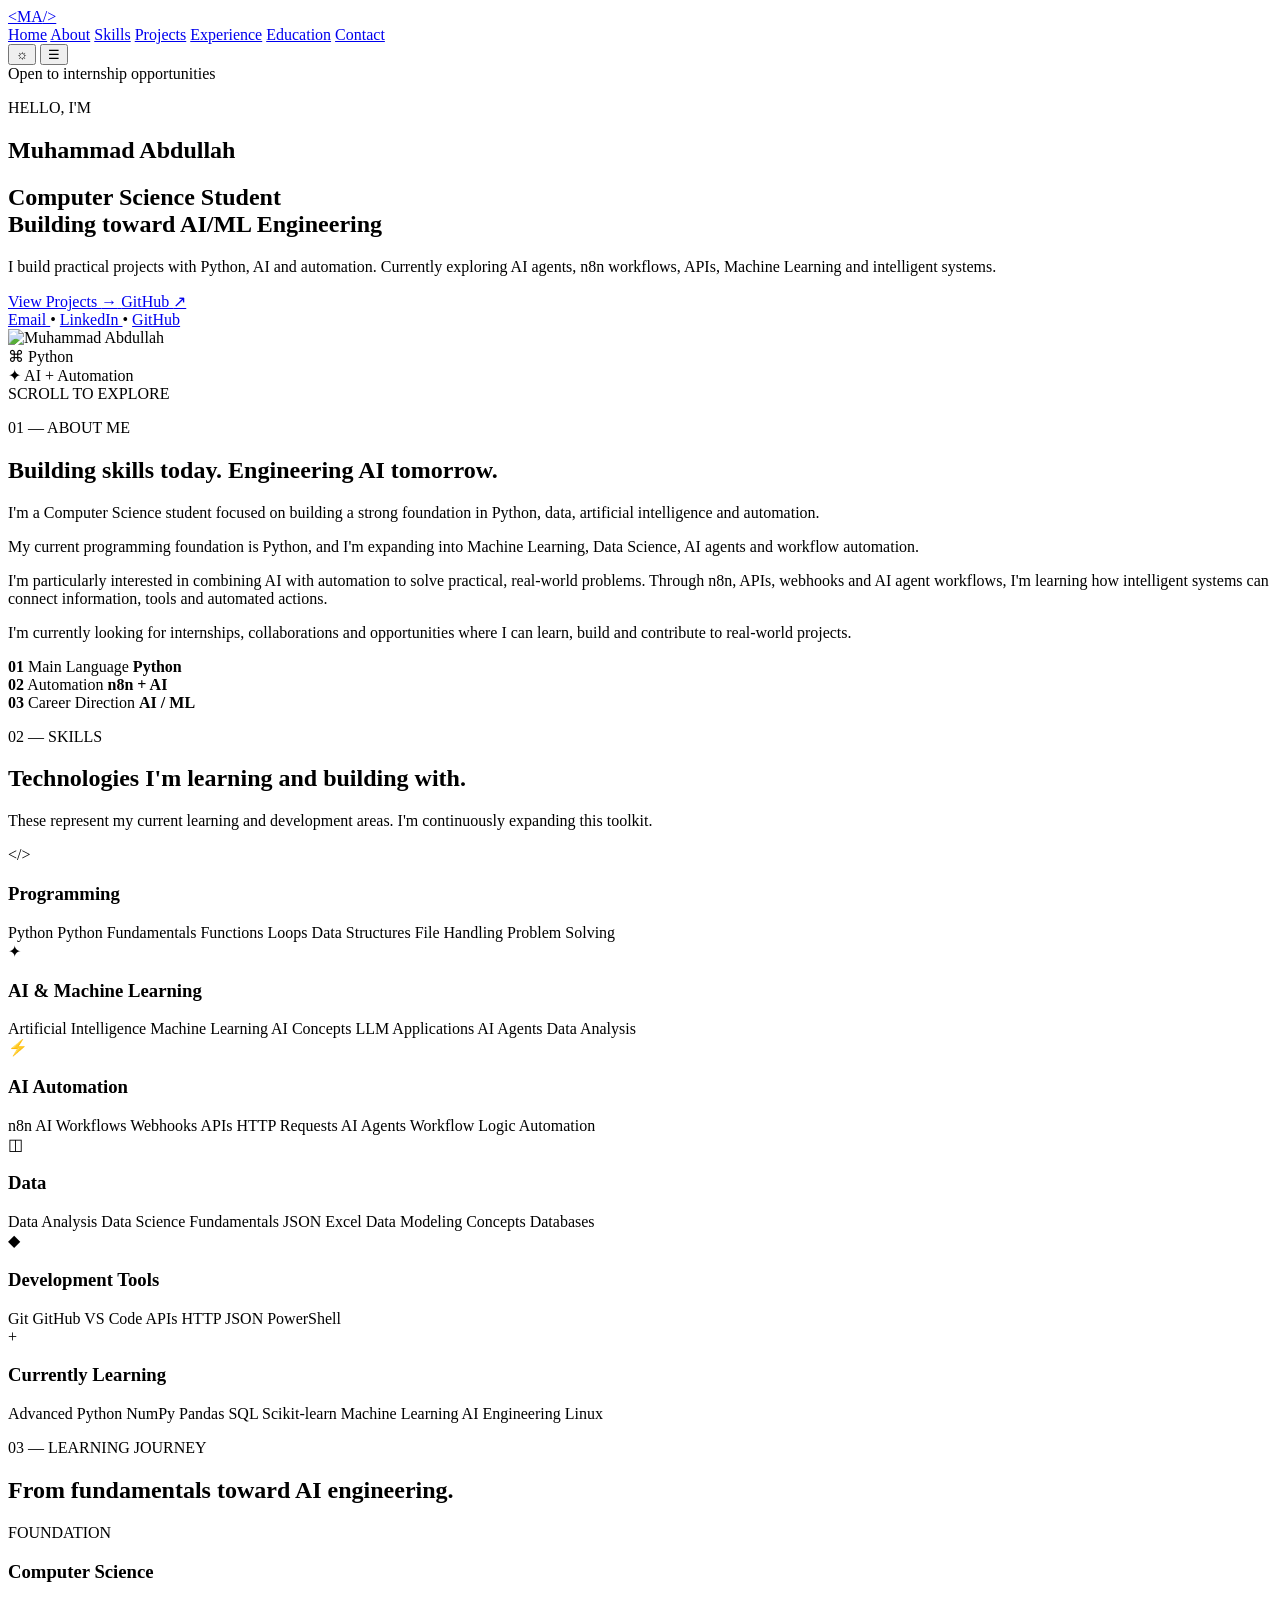
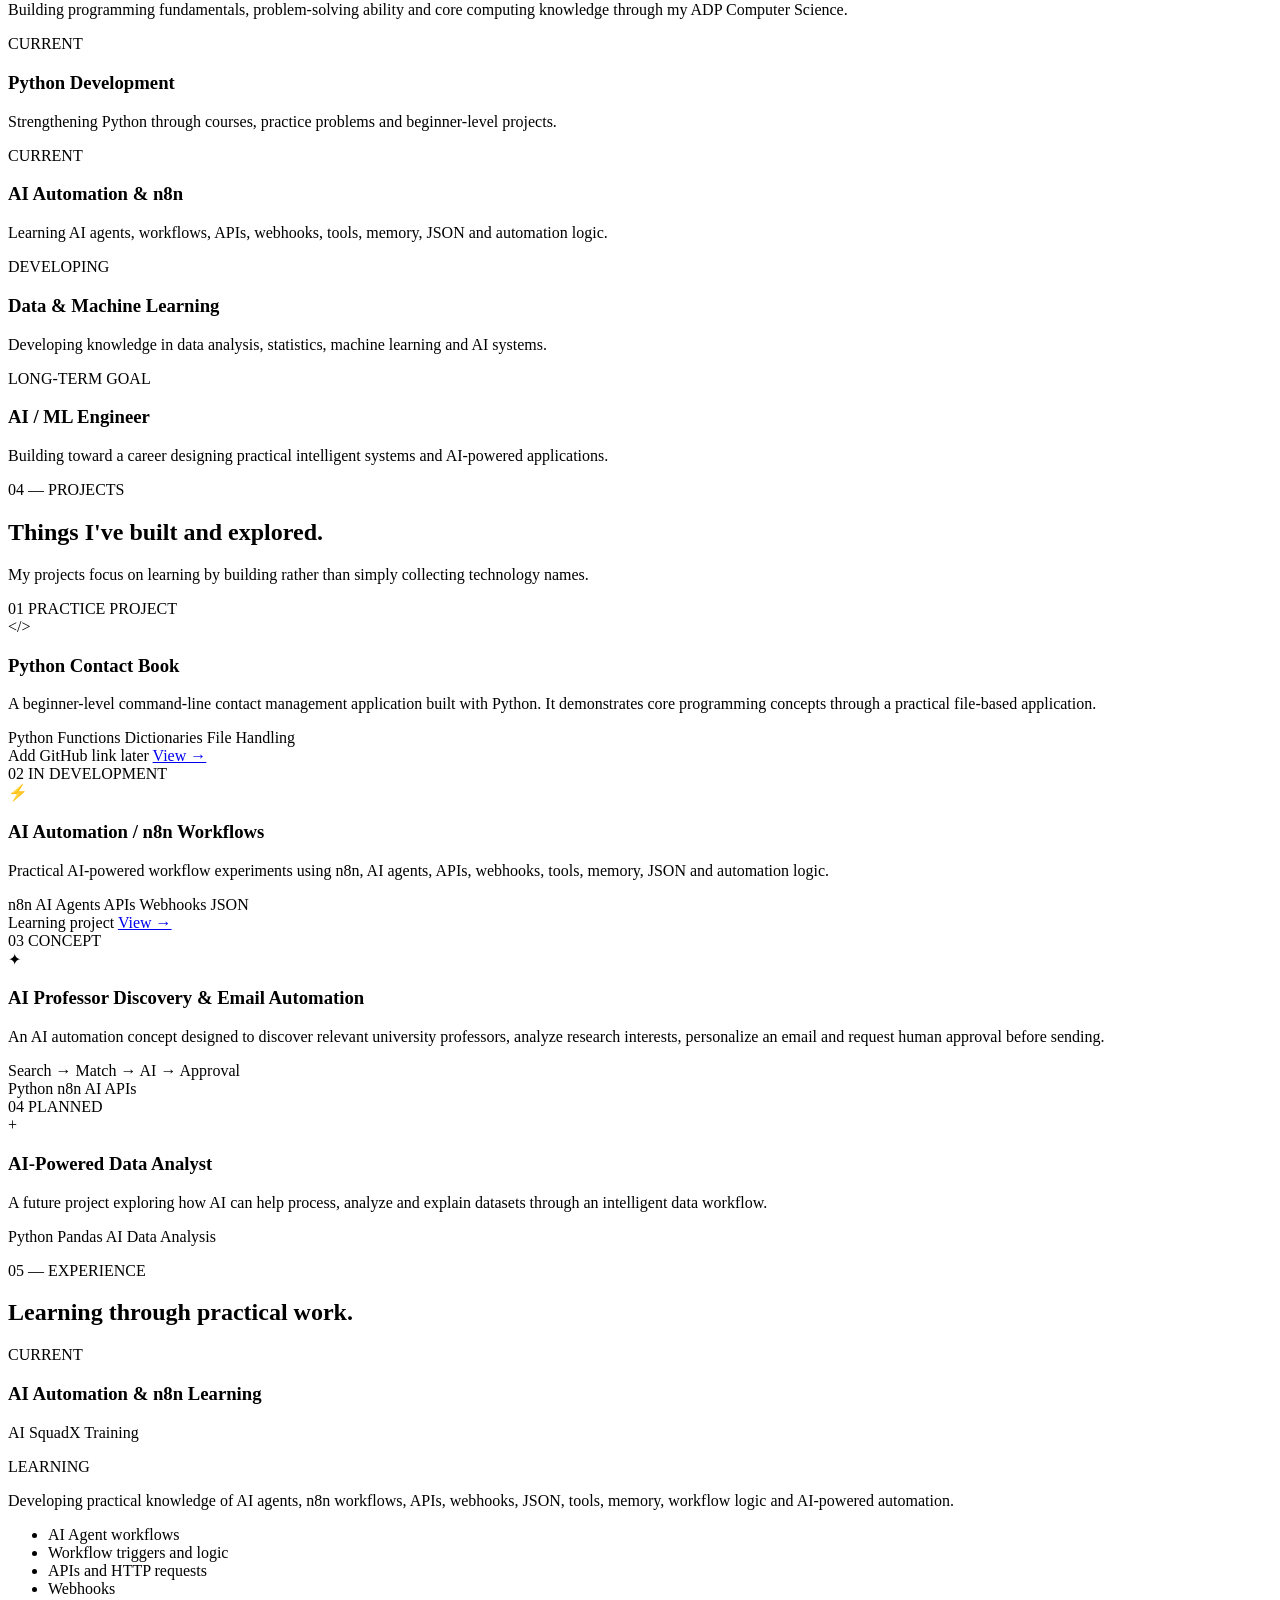
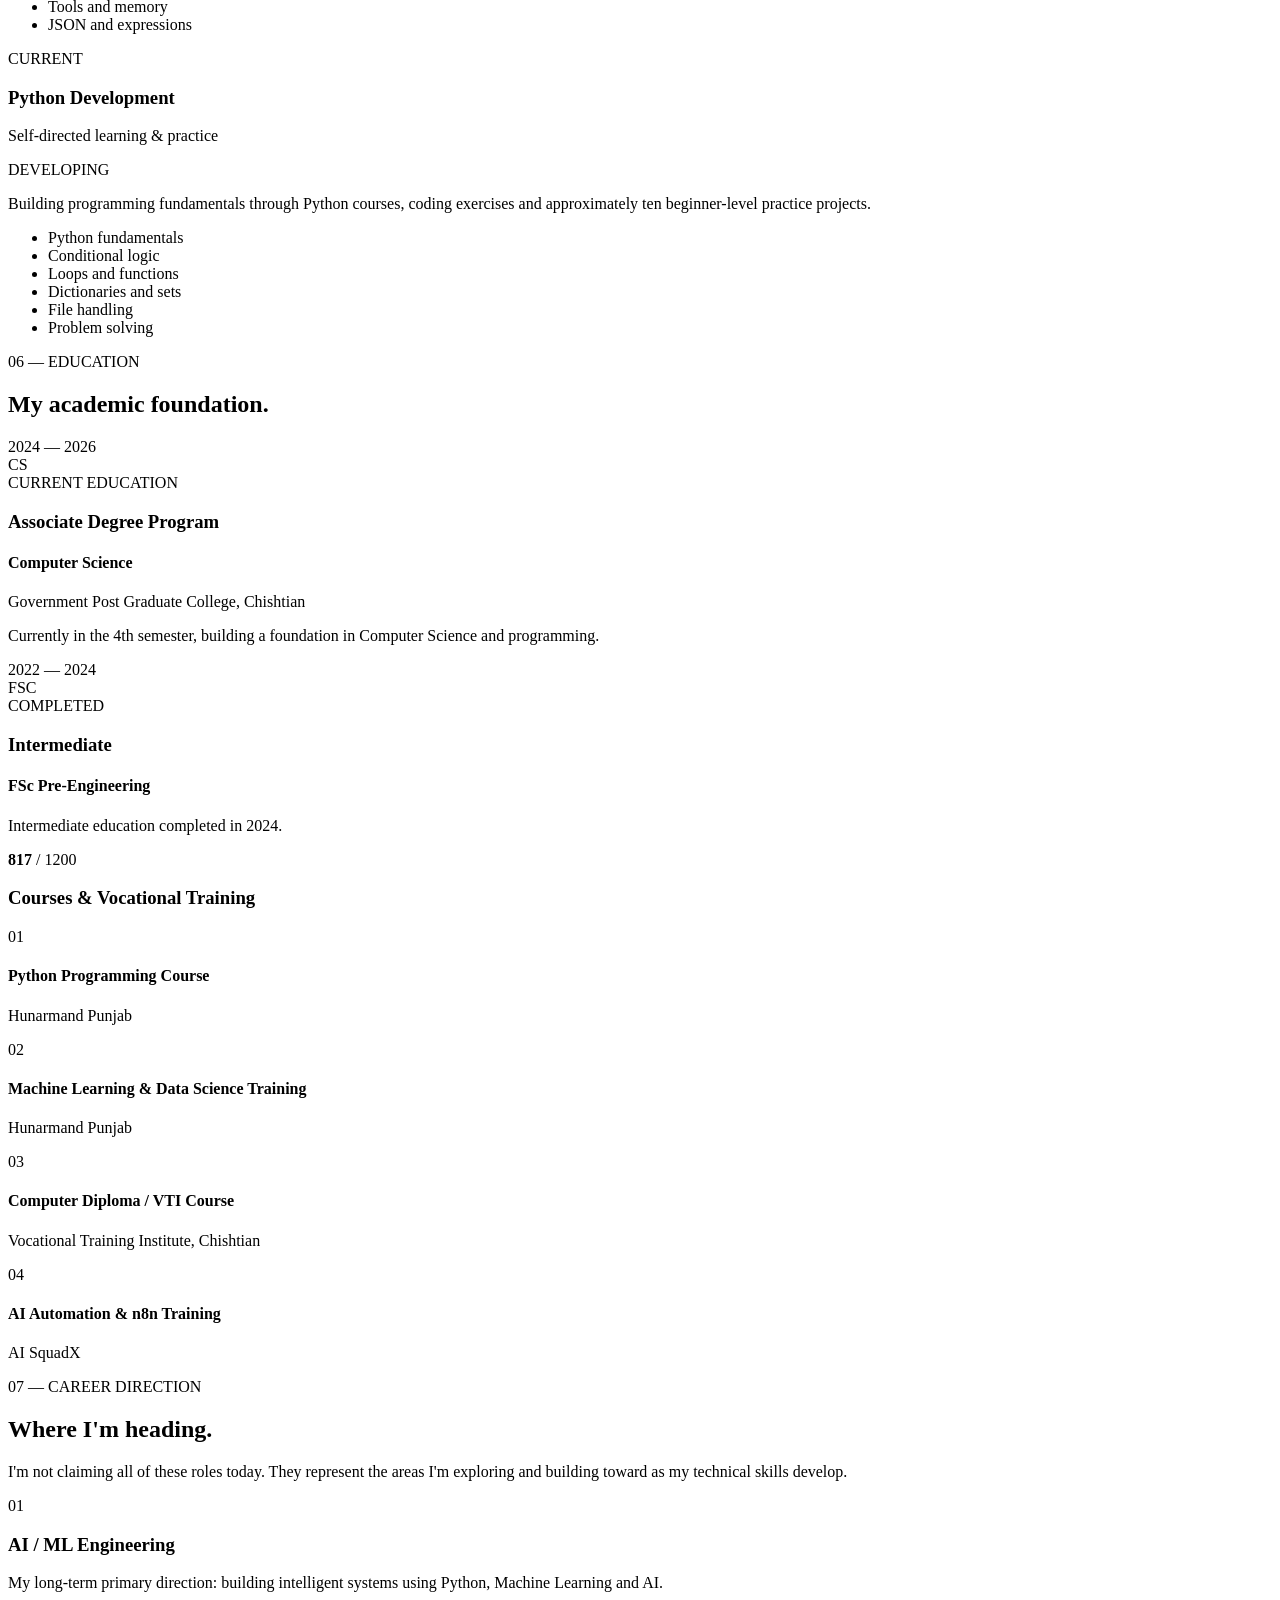
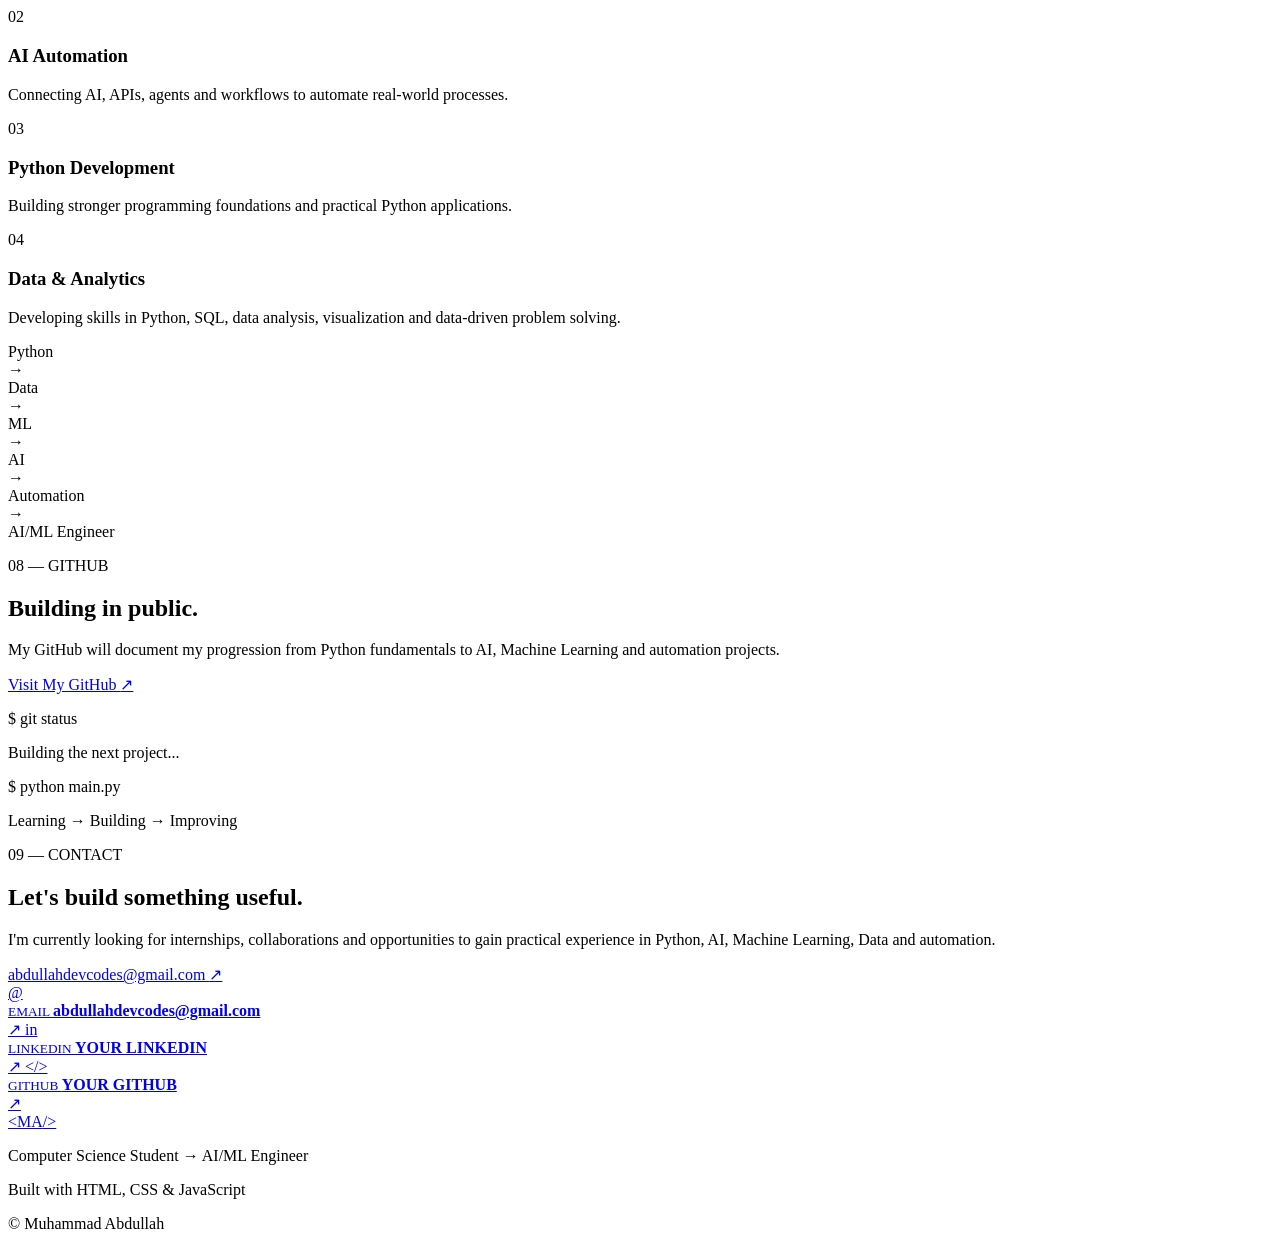
==== index.html @ 9335742b "Rename portfolio/index.html to index.html" ====
<!DOCTYPE html>
<html lang="en">
<head>
    <meta charset="UTF-8">

    <meta name="viewport" content="width=device-width, initial-scale=1.0">

    <meta name="description"
        content="Muhammad Abdullah — Computer Science student building practical skills in Python, AI, Machine Learning and AI Automation.">

    <meta name="keywords"
        content="Muhammad Abdullah, Python Developer, AI Automation, Machine Learning, AI Engineer, n8n, Python, GitHub">

    <meta name="author" content="Muhammad Abdullah">

    <meta name="theme-color" content="#0a0a0a">

    <title>Muhammad Abdullah | Python • AI • Automation</title>

    <link rel="stylesheet" href="style.css">

    <!-- Google Fonts -->
    <link rel="preconnect" href="https://fonts.googleapis.com">
    <link rel="preconnect" href="https://fonts.gstatic.com" crossorigin>
    <link
        href="https://fonts.googleapis.com/css2?family=Inter:wght@400;500;600;700;800&family=JetBrains+Mono:wght@400;500;600&display=swap"
        rel="stylesheet">
</head>

<body>

    <!-- ================= NAVIGATION ================= -->

    <header class="navbar">

        <div class="nav-container">

            <a href="#home" class="logo">
                <span>&lt;</span>MA<span>/&gt;</span>
            </a>

            <nav class="nav-links" id="navLinks">

                <a href="#home" class="nav-link active">Home</a>
                <a href="#about" class="nav-link">About</a>
                <a href="#skills" class="nav-link">Skills</a>
                <a href="#projects" class="nav-link">Projects</a>
                <a href="#experience" class="nav-link">Experience</a>
                <a href="#education" class="nav-link">Education</a>
                <a href="#contact" class="nav-link">Contact</a>

            </nav>

            <div class="nav-actions">

                <button
                    class="theme-button"
                    id="themeButton"
                    aria-label="Toggle theme">
                    ☼
                </button>

                <button
                    class="menu-button"
                    id="menuButton"
                    aria-label="Open navigation menu">
                    ☰
                </button>

            </div>

        </div>

    </header>


    <main>

        <!-- ================= HERO ================= -->

        <section class="hero section" id="home">

            <div class="hero-container">

                <div class="hero-content">

                    <div class="status-badge">
                        <span class="status-dot"></span>
                        Open to internship opportunities
                    </div>

                    <p class="hero-small">
                        HELLO, I'M
                    </p>

                    <h1>
                        Muhammad
                        <span>Abdullah</span>
                    </h1>

                    <h2>
                        Computer Science Student
                        <br>
                        <span class="typing-text" id="typingText">
                            Building toward AI/ML Engineering
                        </span>
                    </h2>

                    <p class="hero-description">
                        I build practical projects with Python, AI and automation.
                        Currently exploring AI agents, n8n workflows, APIs,
                        Machine Learning and intelligent systems.
                    </p>

                    <div class="hero-buttons">

                        <a href="#projects" class="button button-primary">
                            View Projects
                            <span>→</span>
                        </a>

                        <a
                            href="YOUR_GITHUB_URL"
                            target="_blank"
                            rel="noopener noreferrer"
                            class="button button-secondary">
                            GitHub
                            <span>↗</span>
                        </a>

                    </div>

                    <div class="hero-socials">

                        <a
                            href="mailto:abdullahdevcodes@gmail.com"
                            aria-label="Email">
                            Email
                        </a>

                        <span>•</span>

                        <a
                            href="YOUR_LINKEDIN_URL"
                            target="_blank"
                            rel="noopener noreferrer">
                            LinkedIn
                        </a>

                        <span>•</span>

                        <a
                            href="YOUR_GITHUB_URL"
                            target="_blank"
                            rel="noopener noreferrer">
                            GitHub
                        </a>

                    </div>

                </div>


                <!-- PROFILE IMAGE -->

                <div class="hero-image-wrapper">

                    <div class="image-glow"></div>

                    <div class="image-frame">

                        <img
                            src="profile.JPG"
                            alt="Muhammad Abdullah"
                            class="profile-image">

                    </div>

                    <div class="floating-card card-python">
                        <span>⌘</span>
                        Python
                    </div>

                    <div class="floating-card card-ai">
                        <span>✦</span>
                        AI + Automation
                    </div>

                </div>

            </div>


            <div class="scroll-indicator">
                <span>SCROLL TO EXPLORE</span>
                <div class="scroll-line"></div>
            </div>

        </section>


        <!-- ================= ABOUT ================= -->

        <section class="section about-section" id="about">

            <div class="section-container">

                <div class="section-heading">

                    <p class="section-number">01 — ABOUT ME</p>

                    <h2>
                        Building skills today.
                        <span>Engineering AI tomorrow.</span>
                    </h2>

                </div>


                <div class="about-grid">

                    <div class="about-main">

                        <p class="large-text">
                            I'm a Computer Science student focused on building
                            a strong foundation in Python, data, artificial
                            intelligence and automation.
                        </p>

                        <p>
                            My current programming foundation is Python, and
                            I'm expanding into Machine Learning, Data Science,
                            AI agents and workflow automation.
                        </p>

                        <p>
                            I'm particularly interested in combining AI with
                            automation to solve practical, real-world problems.
                            Through n8n, APIs, webhooks and AI agent workflows,
                            I'm learning how intelligent systems can connect
                            information, tools and automated actions.
                        </p>

                        <p>
                            I'm currently looking for internships,
                            collaborations and opportunities where I can learn,
                            build and contribute to real-world projects.
                        </p>

                    </div>


                    <div class="about-stats">

                        <div class="stat-card">

                            <strong>01</strong>

                            <span>
                                Main Language
                            </span>

                            <b>Python</b>

                        </div>

                        <div class="stat-card">

                            <strong>02</strong>

                            <span>
                                Automation
                            </span>

                            <b>n8n + AI</b>

                        </div>

                        <div class="stat-card">

                            <strong>03</strong>

                            <span>
                                Career Direction
                            </span>

                            <b>AI / ML</b>

                        </div>

                    </div>

                </div>

            </div>

        </section>


        <!-- ================= SKILLS ================= -->

        <section class="section skills-section" id="skills">

            <div class="section-container">

                <div class="section-heading">

                    <p class="section-number">02 — SKILLS</p>

                    <h2>
                        Technologies I'm
                        <span>learning and building with.</span>
                    </h2>

                    <p class="section-intro">
                        These represent my current learning and development
                        areas. I'm continuously expanding this toolkit.
                    </p>

                </div>


                <div class="skills-grid">

                    <!-- Programming -->

                    <div class="skill-card">

                        <div class="skill-icon">
                            &lt;/&gt;
                        </div>

                        <h3>Programming</h3>

                        <div class="skill-tags">

                            <span>Python</span>
                            <span>Python Fundamentals</span>
                            <span>Functions</span>
                            <span>Loops</span>
                            <span>Data Structures</span>
                            <span>File Handling</span>
                            <span>Problem Solving</span>

                        </div>

                    </div>


                    <!-- AI / ML -->

                    <div class="skill-card">

                        <div class="skill-icon">
                            ✦
                        </div>

                        <h3>AI & Machine Learning</h3>

                        <div class="skill-tags">

                            <span>Artificial Intelligence</span>
                            <span>Machine Learning</span>
                            <span>AI Concepts</span>
                            <span>LLM Applications</span>
                            <span>AI Agents</span>
                            <span>Data Analysis</span>

                        </div>

                    </div>


                    <!-- Automation -->

                    <div class="skill-card featured-skill">

                        <div class="skill-icon">
                            ⚡
                        </div>

                        <h3>AI Automation</h3>

                        <div class="skill-tags">

                            <span>n8n</span>
                            <span>AI Workflows</span>
                            <span>Webhooks</span>
                            <span>APIs</span>
                            <span>HTTP Requests</span>
                            <span>AI Agents</span>
                            <span>Workflow Logic</span>
                            <span>Automation</span>

                        </div>

                    </div>


                    <!-- Data -->

                    <div class="skill-card">

                        <div class="skill-icon">
                            ◫
                        </div>

                        <h3>Data</h3>

                        <div class="skill-tags">

                            <span>Data Analysis</span>
                            <span>Data Science Fundamentals</span>
                            <span>JSON</span>
                            <span>Excel</span>
                            <span>Data Modeling Concepts</span>
                            <span>Databases</span>

                        </div>

                    </div>


                    <!-- Development -->

                    <div class="skill-card">

                        <div class="skill-icon">
                            ◆
                        </div>

                        <h3>Development Tools</h3>

                        <div class="skill-tags">

                            <span>Git</span>
                            <span>GitHub</span>
                            <span>VS Code</span>
                            <span>APIs</span>
                            <span>HTTP</span>
                            <span>JSON</span>
                            <span>PowerShell</span>

                        </div>

                    </div>


                    <!-- Currently Learning -->

                    <div class="skill-card learning-card">

                        <div class="skill-icon">
                            +
                        </div>

                        <h3>Currently Learning</h3>

                        <div class="skill-tags">

                            <span>Advanced Python</span>
                            <span>NumPy</span>
                            <span>Pandas</span>
                            <span>SQL</span>
                            <span>Scikit-learn</span>
                            <span>Machine Learning</span>
                            <span>AI Engineering</span>
                            <span>Linux</span>

                        </div>

                    </div>

                </div>

            </div>

        </section>


        <!-- ================= LEARNING JOURNEY ================= -->

        <section class="section journey-section" id="journey">

            <div class="section-container">

                <div class="section-heading">

                    <p class="section-number">03 — LEARNING JOURNEY</p>

                    <h2>
                        From fundamentals
                        <span>toward AI engineering.</span>
                    </h2>

                </div>


                <div class="journey">

                    <div class="journey-line"></div>


                    <div class="journey-item">

                        <div class="journey-dot"></div>

                        <div class="journey-content">

                            <span class="journey-label">
                                FOUNDATION
                            </span>

                            <h3>Computer Science</h3>

                            <p>
                                Building programming fundamentals,
                                problem-solving ability and core computing
                                knowledge through my ADP Computer Science.
                            </p>

                        </div>

                    </div>


                    <div class="journey-item">

                        <div class="journey-dot"></div>

                        <div class="journey-content">

                            <span class="journey-label">
                                CURRENT
                            </span>

                            <h3>Python Development</h3>

                            <p>
                                Strengthening Python through courses,
                                practice problems and beginner-level projects.
                            </p>

                        </div>

                    </div>


                    <div class="journey-item">

                        <div class="journey-dot"></div>

                        <div class="journey-content">

                            <span class="journey-label">
                                CURRENT
                            </span>

                            <h3>AI Automation & n8n</h3>

                            <p>
                                Learning AI agents, workflows, APIs, webhooks,
                                tools, memory, JSON and automation logic.
                            </p>

                        </div>

                    </div>


                    <div class="journey-item">

                        <div class="journey-dot"></div>

                        <div class="journey-content">

                            <span class="journey-label">
                                DEVELOPING
                            </span>

                            <h3>Data & Machine Learning</h3>

                            <p>
                                Developing knowledge in data analysis,
                                statistics, machine learning and AI systems.
                            </p>

                        </div>

                    </div>


                    <div class="journey-item future">

                        <div class="journey-dot"></div>

                        <div class="journey-content">

                            <span class="journey-label">
                                LONG-TERM GOAL
                            </span>

                            <h3>AI / ML Engineer</h3>

                            <p>
                                Building toward a career designing practical
                                intelligent systems and AI-powered applications.
                            </p>

                        </div>

                    </div>

                </div>

            </div>

        </section>


        <!-- ================= PROJECTS ================= -->

        <section class="section projects-section" id="projects">

            <div class="section-container">

                <div class="section-heading">

                    <p class="section-number">04 — PROJECTS</p>

                    <h2>
                        Things I've
                        <span>built and explored.</span>
                    </h2>

                    <p class="section-intro">
                        My projects focus on learning by building rather than
                        simply collecting technology names.
                    </p>

                </div>


                <div class="projects-grid">


                    <!-- Python Project -->

                    <article class="project-card">

                        <div class="project-top">

                            <span class="project-number">
                                01
                            </span>

                            <span class="project-status completed">
                                PRACTICE PROJECT
                            </span>

                        </div>

                        <div class="project-icon">
                            &lt;/&gt;
                        </div>

                        <h3>
                            Python Contact Book
                        </h3>

                        <p>
                            A beginner-level command-line contact management
                            application built with Python. It demonstrates
                            core programming concepts through a practical
                            file-based application.
                        </p>

                        <div class="project-tech">

                            <span>Python</span>
                            <span>Functions</span>
                            <span>Dictionaries</span>
                            <span>File Handling</span>

                        </div>

                        <div class="project-footer">

                            <span>
                                Add GitHub link later
                            </span>

                            <a
                                href="PROJECT_LINK"
                                target="_blank"
                                rel="noopener noreferrer">
                                View →
                            </a>

                        </div>

                    </article>


                    <!-- n8n -->

                    <article class="project-card featured-project">

                        <div class="project-top">

                            <span class="project-number">
                                02
                            </span>

                            <span class="project-status developing">
                                IN DEVELOPMENT
                            </span>

                        </div>

                        <div class="project-icon">
                            ⚡
                        </div>

                        <h3>
                            AI Automation / n8n Workflows
                        </h3>

                        <p>
                            Practical AI-powered workflow experiments using
                            n8n, AI agents, APIs, webhooks, tools, memory,
                            JSON and automation logic.
                        </p>

                        <div class="project-tech">

                            <span>n8n</span>
                            <span>AI Agents</span>
                            <span>APIs</span>
                            <span>Webhooks</span>
                            <span>JSON</span>

                        </div>

                        <div class="project-footer">

                            <span>
                                Learning project
                            </span>

                            <a
                                href="PROJECT_LINK"
                                target="_blank"
                                rel="noopener noreferrer">
                                View →
                            </a>

                        </div>

                    </article>


                    <!-- Professor Automation -->

                    <article class="project-card">

                        <div class="project-top">

                            <span class="project-number">
                                03
                            </span>

                            <span class="project-status concept">
                                CONCEPT
                            </span>

                        </div>

                        <div class="project-icon">
                            ✦
                        </div>

                        <h3>
                            AI Professor Discovery & Email Automation
                        </h3>

                        <p>
                            An AI automation concept designed to discover
                            relevant university professors, analyze research
                            interests, personalize an email and request
                            human approval before sending.
                        </p>

                        <div class="workflow">

                            <span>Search</span>
                            <b>→</b>
                            <span>Match</span>
                            <b>→</b>
                            <span>AI</span>
                            <b>→</b>
                            <span>Approval</span>

                        </div>

                        <div class="project-tech">

                            <span>Python</span>
                            <span>n8n</span>
                            <span>AI</span>
                            <span>APIs</span>

                        </div>

                    </article>


                    <!-- Future -->

                    <article class="project-card future-project">

                        <div class="project-top">

                            <span class="project-number">
                                04
                            </span>

                            <span class="project-status planned">
                                PLANNED
                            </span>

                        </div>

                        <div class="project-icon">
                            +
                        </div>

                        <h3>
                            AI-Powered Data Analyst
                        </h3>

                        <p>
                            A future project exploring how AI can help process,
                            analyze and explain datasets through an intelligent
                            data workflow.
                        </p>

                        <div class="project-tech">

                            <span>Python</span>
                            <span>Pandas</span>
                            <span>AI</span>
                            <span>Data Analysis</span>

                        </div>

                    </article>


                </div>

            </div>

        </section>


        <!-- ================= EXPERIENCE ================= -->

        <section class="section experience-section" id="experience">

            <div class="section-container">

                <div class="section-heading">

                    <p class="section-number">05 — EXPERIENCE</p>

                    <h2>
                        Learning through
                        <span>practical work.</span>
                    </h2>

                </div>


                <div class="experience-card">

                    <div class="experience-date">
                        CURRENT
                    </div>

                    <div class="experience-content">

                        <div class="experience-title">

                            <div>

                                <h3>
                                    AI Automation & n8n Learning
                                </h3>

                                <p>
                                    AI SquadX Training
                                </p>

                            </div>

                            <span class="experience-badge">
                                LEARNING
                            </span>

                        </div>

                        <p>
                            Developing practical knowledge of AI agents,
                            n8n workflows, APIs, webhooks, JSON, tools,
                            memory, workflow logic and AI-powered automation.
                        </p>

                        <ul>

                            <li>AI Agent workflows</li>
                            <li>Workflow triggers and logic</li>
                            <li>APIs and HTTP requests</li>
                            <li>Webhooks</li>
                            <li>Tools and memory</li>
                            <li>JSON and expressions</li>

                        </ul>

                    </div>

                </div>


                <div class="experience-card">

                    <div class="experience-date">
                        CURRENT
                    </div>

                    <div class="experience-content">

                        <div class="experience-title">

                            <div>

                                <h3>
                                    Python Development
                                </h3>

                                <p>
                                    Self-directed learning & practice
                                </p>

                            </div>

                            <span class="experience-badge">
                                DEVELOPING
                            </span>

                        </div>

                        <p>
                            Building programming fundamentals through Python
                            courses, coding exercises and approximately ten
                            beginner-level practice projects.
                        </p>

                        <ul>

                            <li>Python fundamentals</li>
                            <li>Conditional logic</li>
                            <li>Loops and functions</li>
                            <li>Dictionaries and sets</li>
                            <li>File handling</li>
                            <li>Problem solving</li>

                        </ul>

                    </div>

                </div>


            </div>

        </section>


        <!-- ================= EDUCATION ================= -->

        <section class="section education-section" id="education">

            <div class="section-container">

                <div class="section-heading">

                    <p class="section-number">06 — EDUCATION</p>

                    <h2>
                        My academic
                        <span>foundation.</span>
                    </h2>

                </div>


                <div class="education-grid">


                    <div class="education-card main-education">

                        <div class="education-year">
                            2024 — 2026
                        </div>

                        <div class="education-icon">
                            CS
                        </div>

                        <span class="education-label">
                            CURRENT EDUCATION
                        </span>

                        <h3>
                            Associate Degree Program
                        </h3>

                        <h4>
                            Computer Science
                        </h4>

                        <p>
                            Government Post Graduate College, Chishtian
                        </p>

                        <p class="education-detail">
                            Currently in the 4th semester, building a
                            foundation in Computer Science and programming.
                        </p>

                    </div>


                    <div class="education-card">

                        <div class="education-year">
                            2022 — 2024
                        </div>

                        <div class="education-icon">
                            FSC
                        </div>

                        <span class="education-label">
                            COMPLETED
                        </span>

                        <h3>
                            Intermediate
                        </h3>

                        <h4>
                            FSc Pre-Engineering
                        </h4>

                        <p>
                            Intermediate education completed in 2024.
                        </p>

                        <div class="marks">
                            <strong>817</strong>
                            <span>/ 1200</span>
                        </div>

                    </div>


                </div>


                <!-- Training -->

                <div class="training-section">

                    <h3 class="subsection-title">
                        Courses & Vocational Training
                    </h3>


                    <div class="training-grid">

                        <div class="training-card">

                            <span class="training-number">
                                01
                            </span>

                            <h4>
                                Python Programming Course
                            </h4>

                            <p>
                                Hunarmand Punjab
                            </p>

                        </div>


                        <div class="training-card">

                            <span class="training-number">
                                02
                            </span>

                            <h4>
                                Machine Learning & Data Science Training
                            </h4>

                            <p>
                                Hunarmand Punjab
                            </p>

                        </div>


                        <div class="training-card">

                            <span class="training-number">
                                03
                            </span>

                            <h4>
                                Computer Diploma / VTI Course
                            </h4>

                            <p>
                                Vocational Training Institute, Chishtian
                            </p>

                        </div>


                        <div class="training-card">

                            <span class="training-number">
                                04
                            </span>

                            <h4>
                                AI Automation & n8n Training
                            </h4>

                            <p>
                                AI SquadX
                            </p>

                        </div>

                    </div>

                </div>

            </div>

        </section>


        <!-- ================= CAREER DIRECTION ================= -->

        <section class="section career-section">

            <div class="section-container">

                <div class="section-heading">

                    <p class="section-number">07 — CAREER DIRECTION</p>

                    <h2>
                        Where I'm
                        <span>heading.</span>
                    </h2>

                </div>


                <div class="career-intro">

                    <p>
                        I'm not claiming all of these roles today. They
                        represent the areas I'm exploring and building toward
                        as my technical skills develop.
                    </p>

                </div>


                <div class="career-grid">

                    <div class="career-card primary-career">

                        <span>01</span>

                        <h3>
                            AI / ML Engineering
                        </h3>

                        <p>
                            My long-term primary direction: building intelligent
                            systems using Python, Machine Learning and AI.
                        </p>

                    </div>


                    <div class="career-card">

                        <span>02</span>

                        <h3>
                            AI Automation
                        </h3>

                        <p>
                            Connecting AI, APIs, agents and workflows to
                            automate real-world processes.
                        </p>

                    </div>


                    <div class="career-card">

                        <span>03</span>

                        <h3>
                            Python Development
                        </h3>

                        <p>
                            Building stronger programming foundations and
                            practical Python applications.
                        </p>

                    </div>


                    <div class="career-card">

                        <span>04</span>

                        <h3>
                            Data & Analytics
                        </h3>

                        <p>
                            Developing skills in Python, SQL, data analysis,
                            visualization and data-driven problem solving.
                        </p>

                    </div>

                </div>


                <div class="career-path">

                    <div>Python</div>
                    <span>→</span>
                    <div>Data</div>
                    <span>→</span>
                    <div>ML</div>
                    <span>→</span>
                    <div>AI</div>
                    <span>→</span>
                    <div>Automation</div>
                    <span>→</span>
                    <div>AI/ML Engineer</div>

                </div>

            </div>

        </section>


        <!-- ================= GITHUB ================= -->

        <section class="section github-section" id="github">

            <div class="section-container">

                <div class="github-card">

                    <div class="github-content">

                        <p class="section-number">
                            08 — GITHUB
                        </p>

                        <h2>
                            Building in public.
                        </h2>

                        <p>
                            My GitHub will document my progression from Python
                            fundamentals to AI, Machine Learning and automation
                            projects.
                        </p>

                        <a
                            href="YOUR_GITHUB_URL"
                            target="_blank"
                            rel="noopener noreferrer"
                            class="button button-primary">
                            Visit My GitHub
                            <span>↗</span>
                        </a>

                    </div>


                    <div class="github-terminal">

                        <div class="terminal-header">

                            <span></span>
                            <span></span>
                            <span></span>

                        </div>

                        <div class="terminal-body">

                            <p>
                                <span class="terminal-green">
                                    $
                                </span>
                                git status
                            </p>

                            <p class="terminal-output">
                                Building the next project...
                            </p>

                            <p>
                                <span class="terminal-green">
                                    $
                                </span>
                                python main.py
                            </p>

                            <p class="terminal-output">
                                Learning → Building → Improving
                            </p>

                        </div>

                    </div>

                </div>

            </div>

        </section>


        <!-- ================= CONTACT ================= -->

        <section class="section contact-section" id="contact">

            <div class="section-container">

                <div class="contact-wrapper">

                    <div class="contact-content">

                        <p class="section-number">
                            09 — CONTACT
                        </p>

                        <h2>
                            Let's build
                            <span>something useful.</span>
                        </h2>

                        <p>
                            I'm currently looking for internships,
                            collaborations and opportunities to gain practical
                            experience in Python, AI, Machine Learning,
                            Data and automation.
                        </p>

                        <a
                            href="mailto:abdullahdevcodes@gmail.com"
                            class="email-link">
                            abdullahdevcodes@gmail.com
                            <span>↗</span>
                        </a>

                    </div>


                    <div class="contact-links">

                        <a
                            href="mailto:abdullahdevcodes@gmail.com"
                            class="contact-link">

                            <span class="contact-icon">
                                @
                            </span>

                            <div>

                                <small>
                                    EMAIL
                                </small>

                                <strong>
                                    abdullahdevcodes@gmail.com
                                </strong>

                            </div>

                            <span>↗</span>

                        </a>


                        <a
                            href="YOUR_LINKEDIN_URL"
                            target="_blank"
                            rel="noopener noreferrer"
                            class="contact-link">

                            <span class="contact-icon">
                                in
                            </span>

                            <div>

                                <small>
                                    LINKEDIN
                                </small>

                                <strong>
                                    YOUR LINKEDIN
                                </strong>

                            </div>

                            <span>↗</span>

                        </a>


                        <a
                            href="YOUR_GITHUB_URL"
                            target="_blank"
                            rel="noopener noreferrer"
                            class="contact-link">

                            <span class="contact-icon">
                                &lt;/&gt;
                            </span>

                            <div>

                                <small>
                                    GITHUB
                                </small>

                                <strong>
                                    YOUR GITHUB
                                </strong>

                            </div>

                            <span>↗</span>

                        </a>

                    </div>

                </div>

            </div>

        </section>

    </main>


    <!-- ================= FOOTER ================= -->

    <footer class="footer">

        <div class="footer-container">

            <div>

                <a href="#home" class="logo">
                    <span>&lt;</span>MA<span>/&gt;</span>
                </a>

                <p>
                    Computer Science Student → AI/ML Engineer
                </p>

            </div>


            <div class="footer-right">

                <p>
                    Built with HTML, CSS & JavaScript
                </p>

                <p>
                    © <span id="currentYear"></span>
                    Muhammad Abdullah
                </p>

            </div>

        </div>

    </footer>


    <script src="script.js"></script>

</body>
</html>
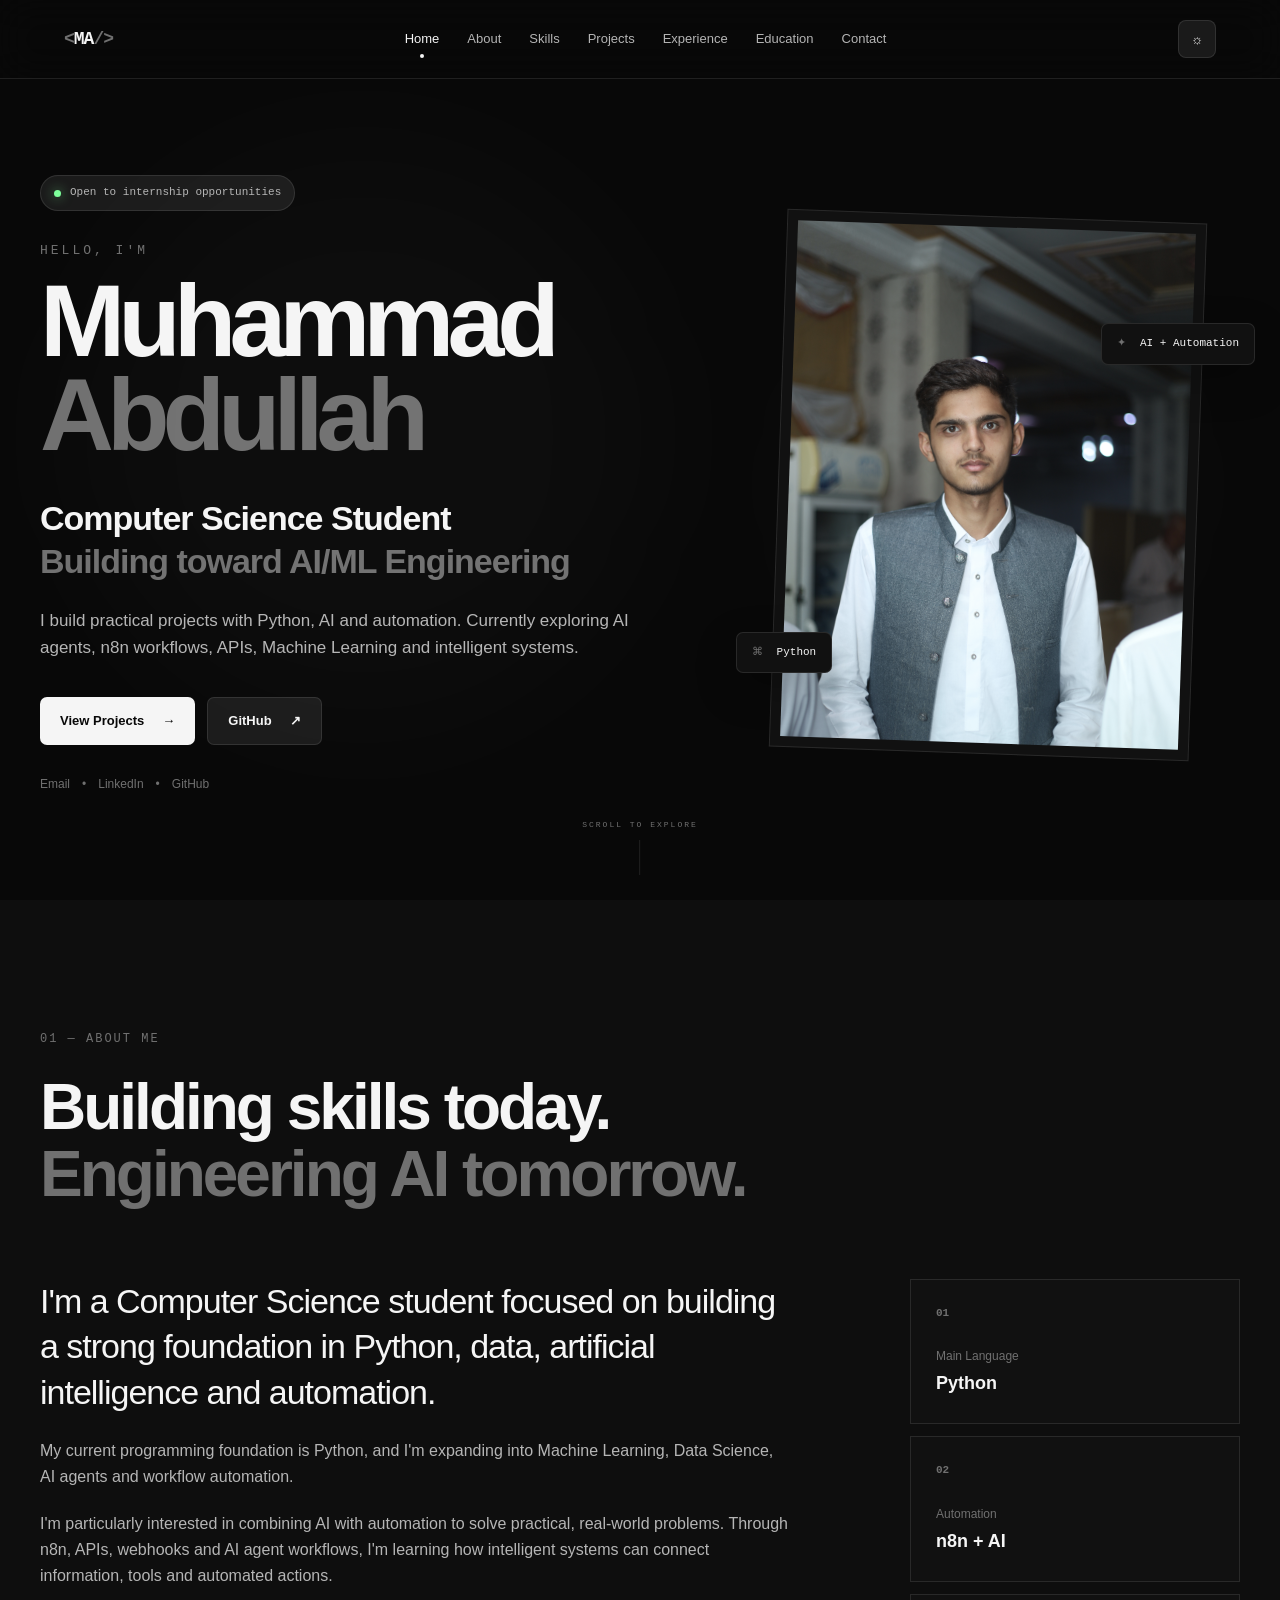
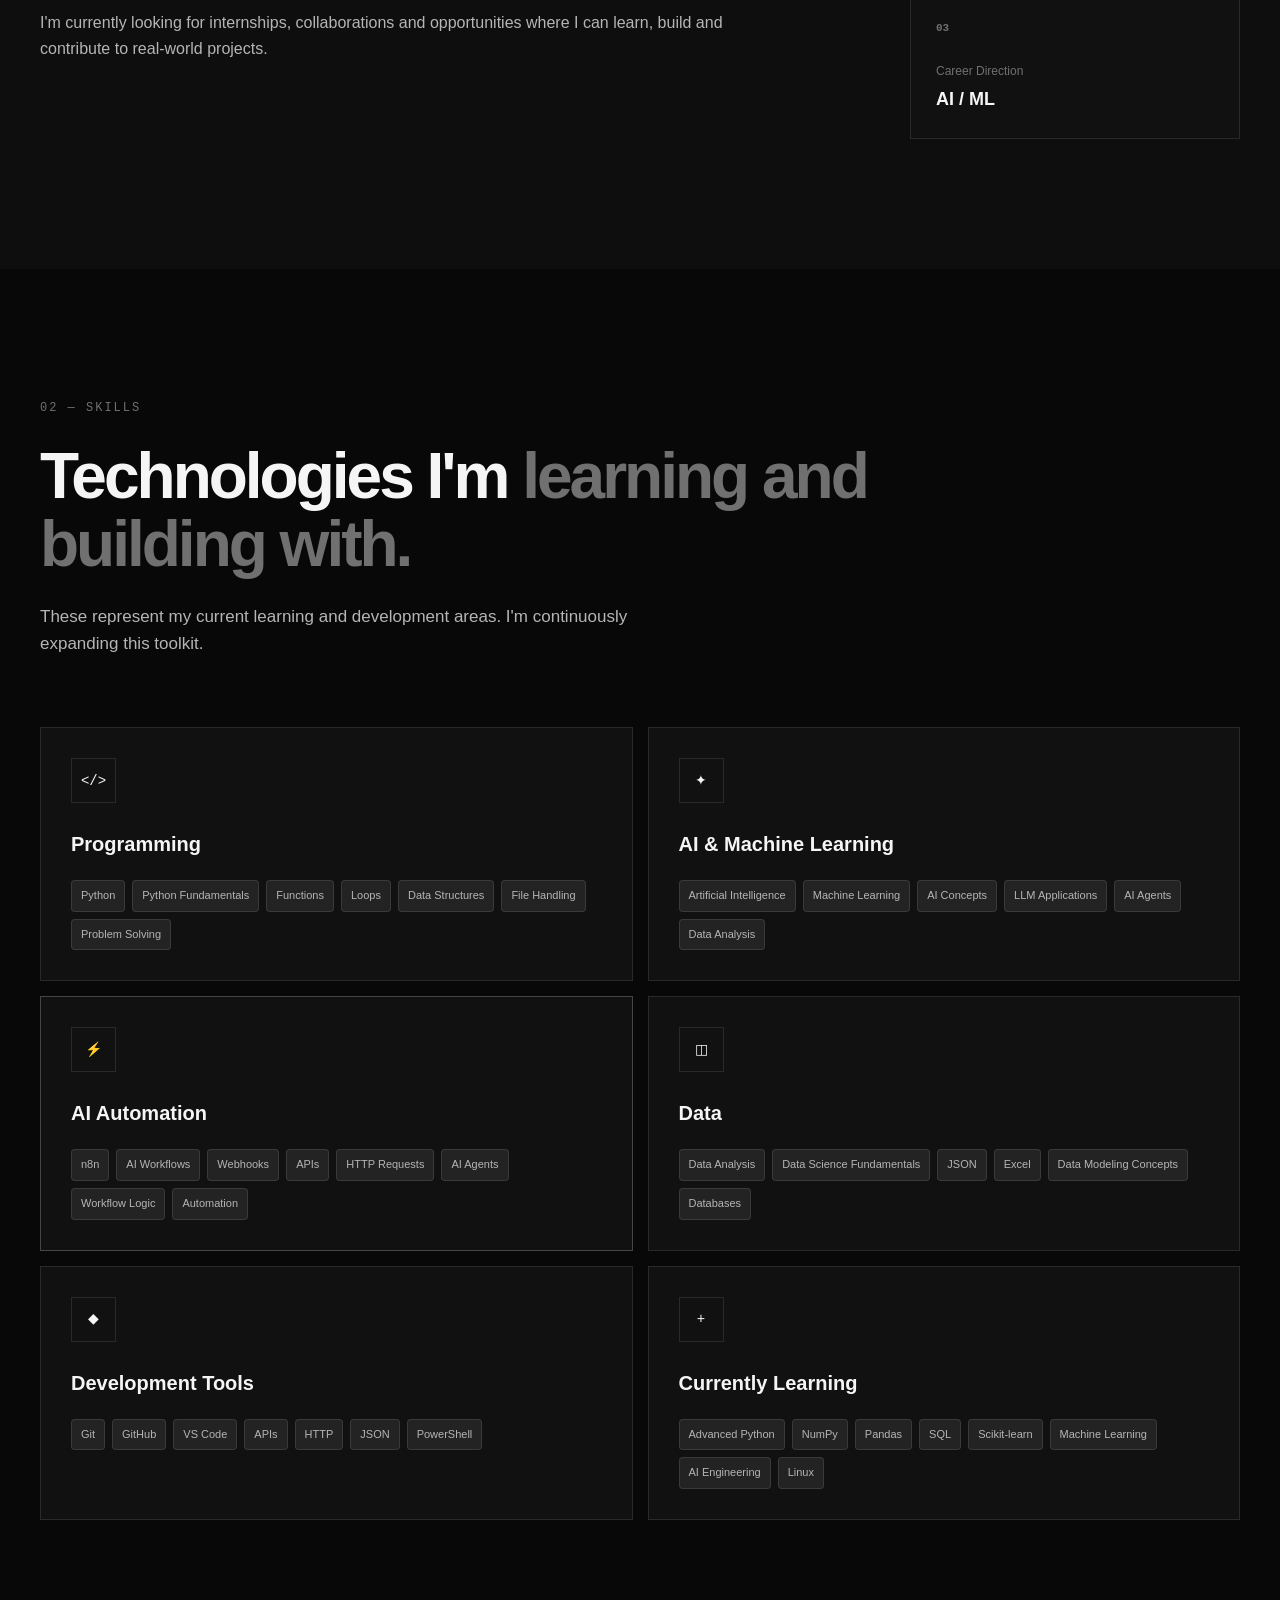
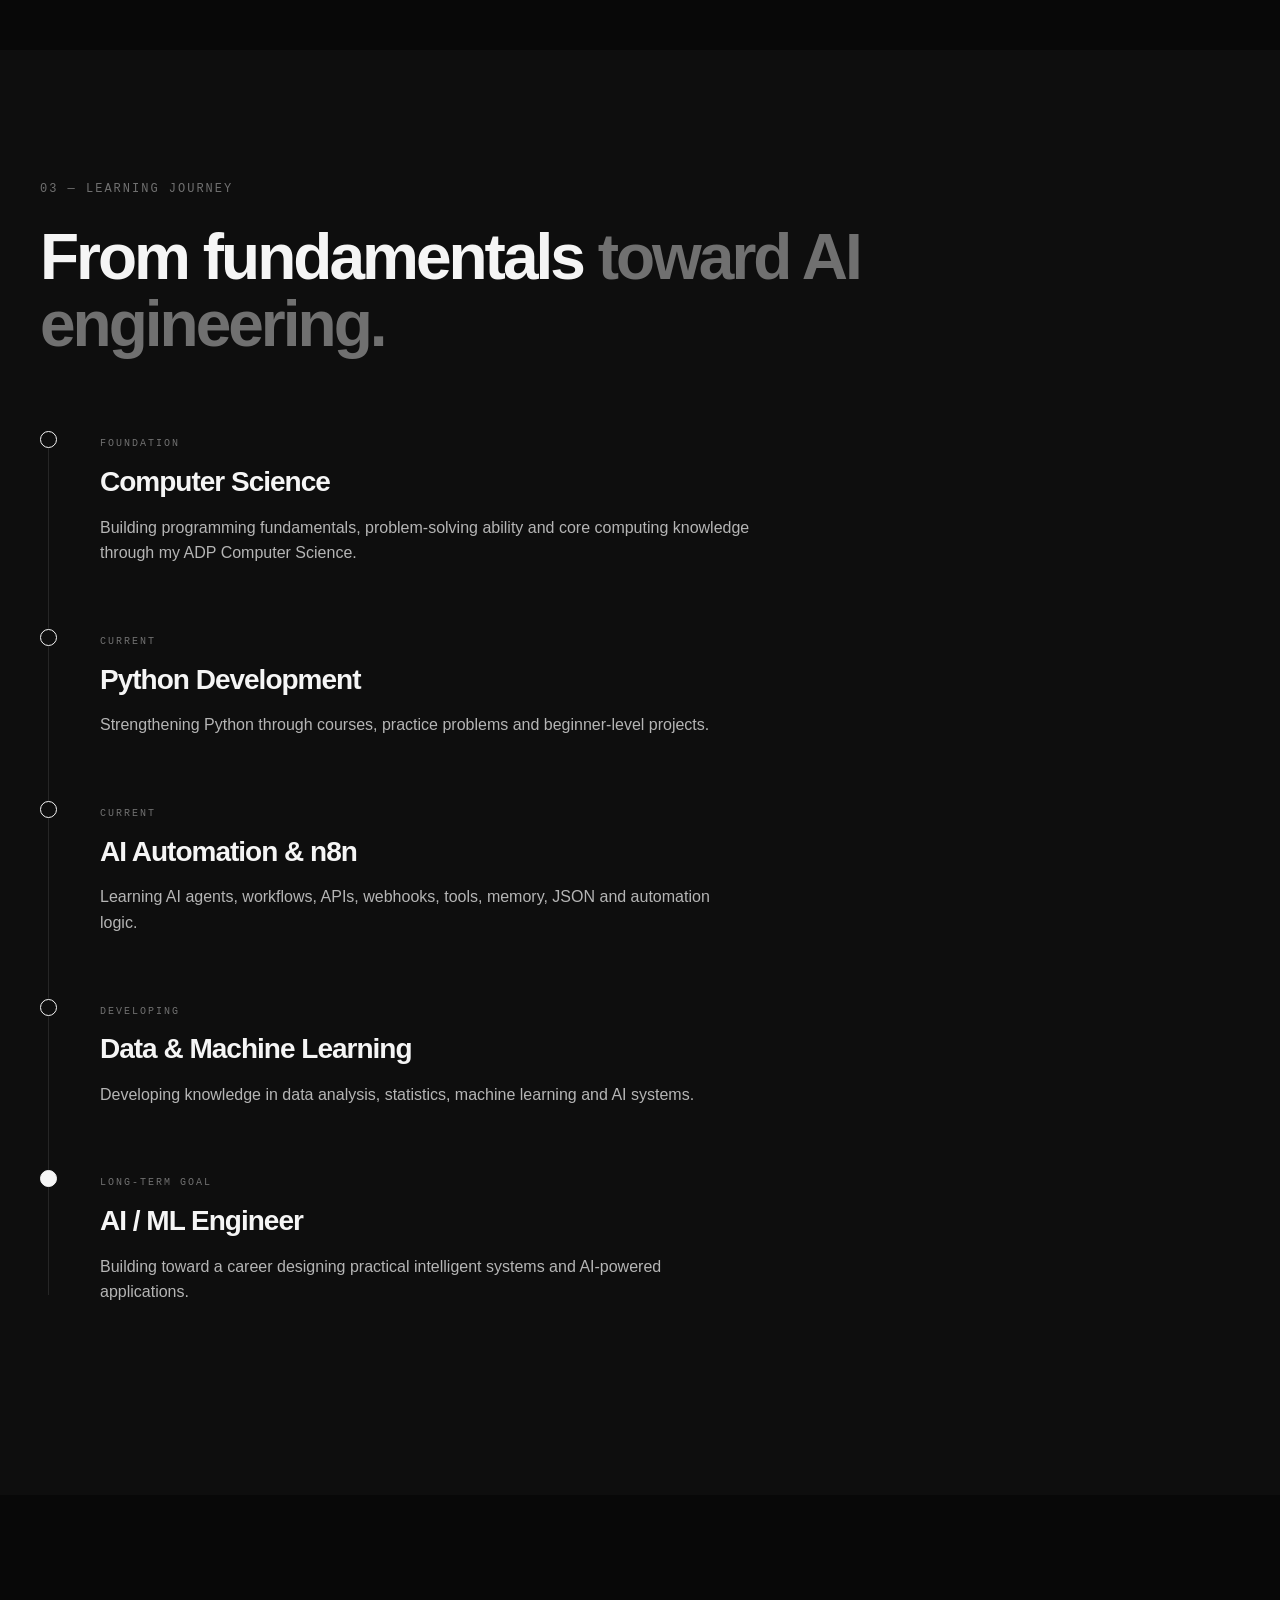
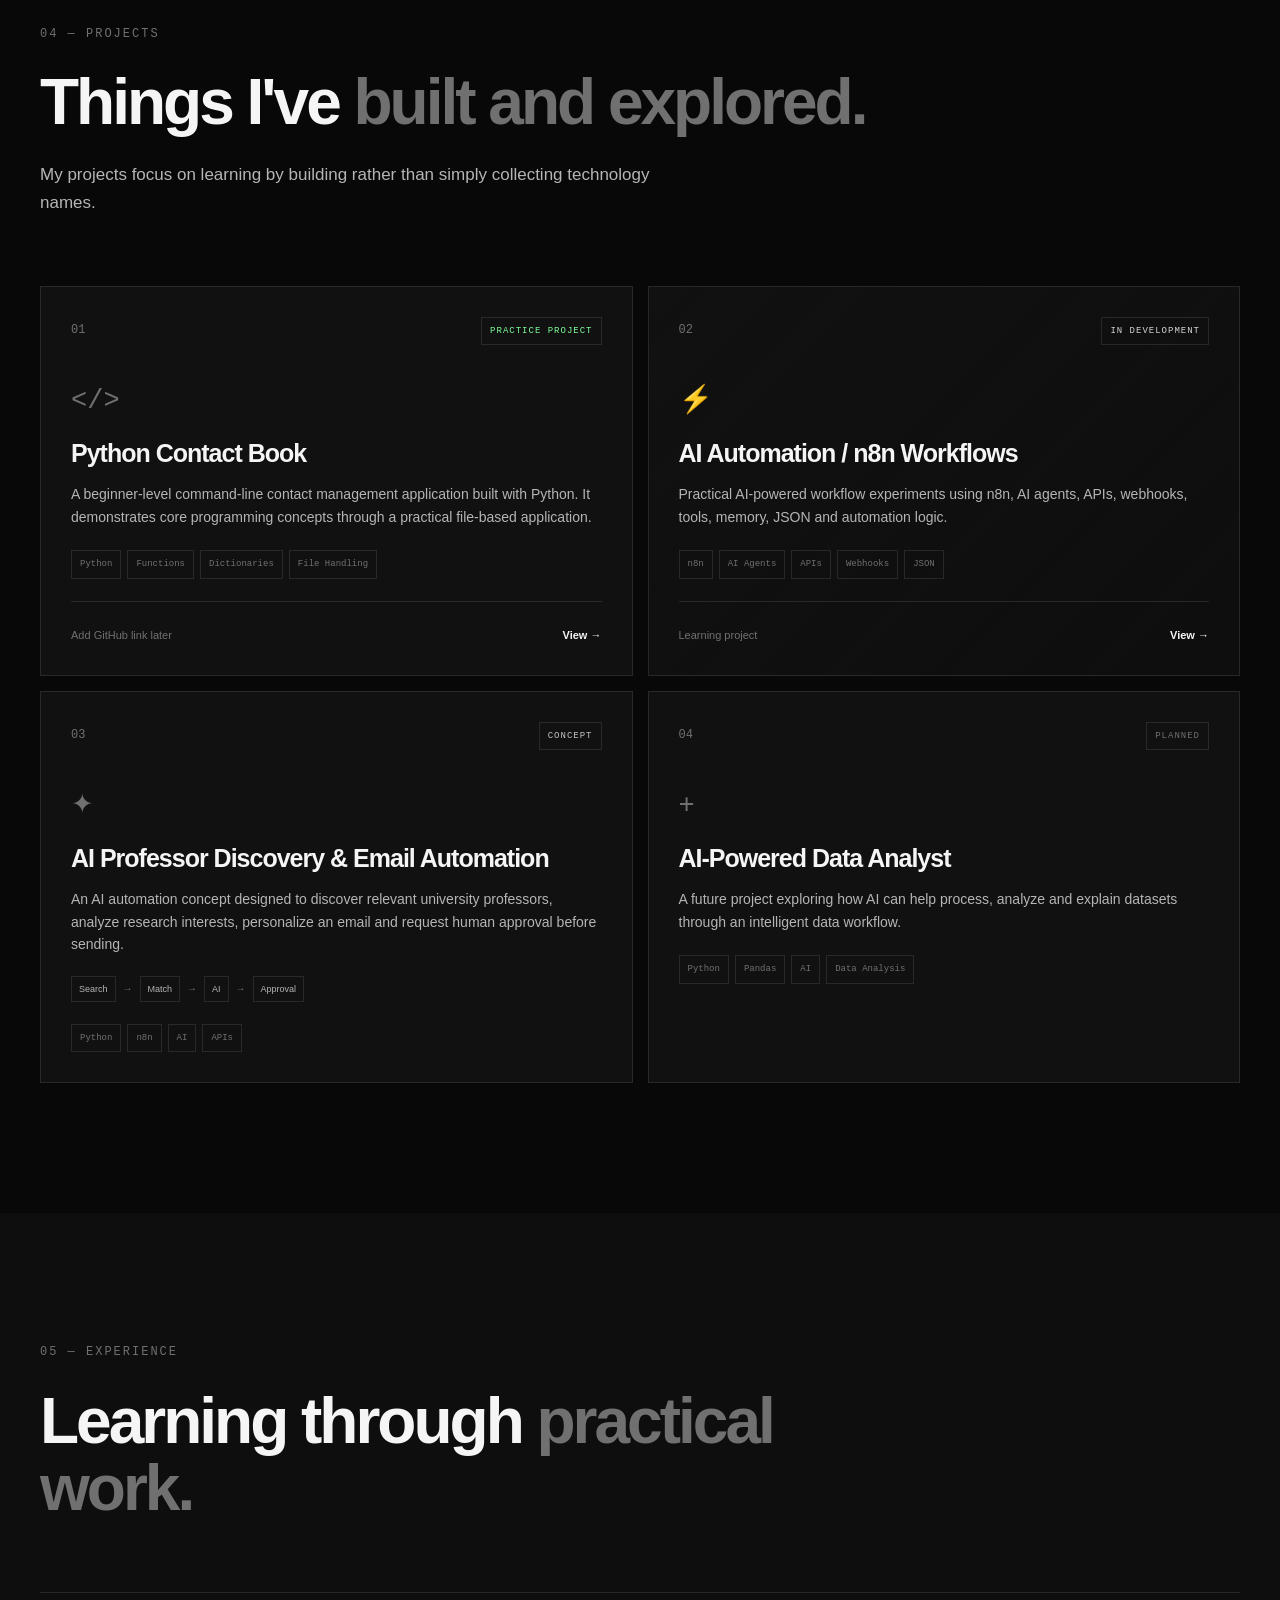
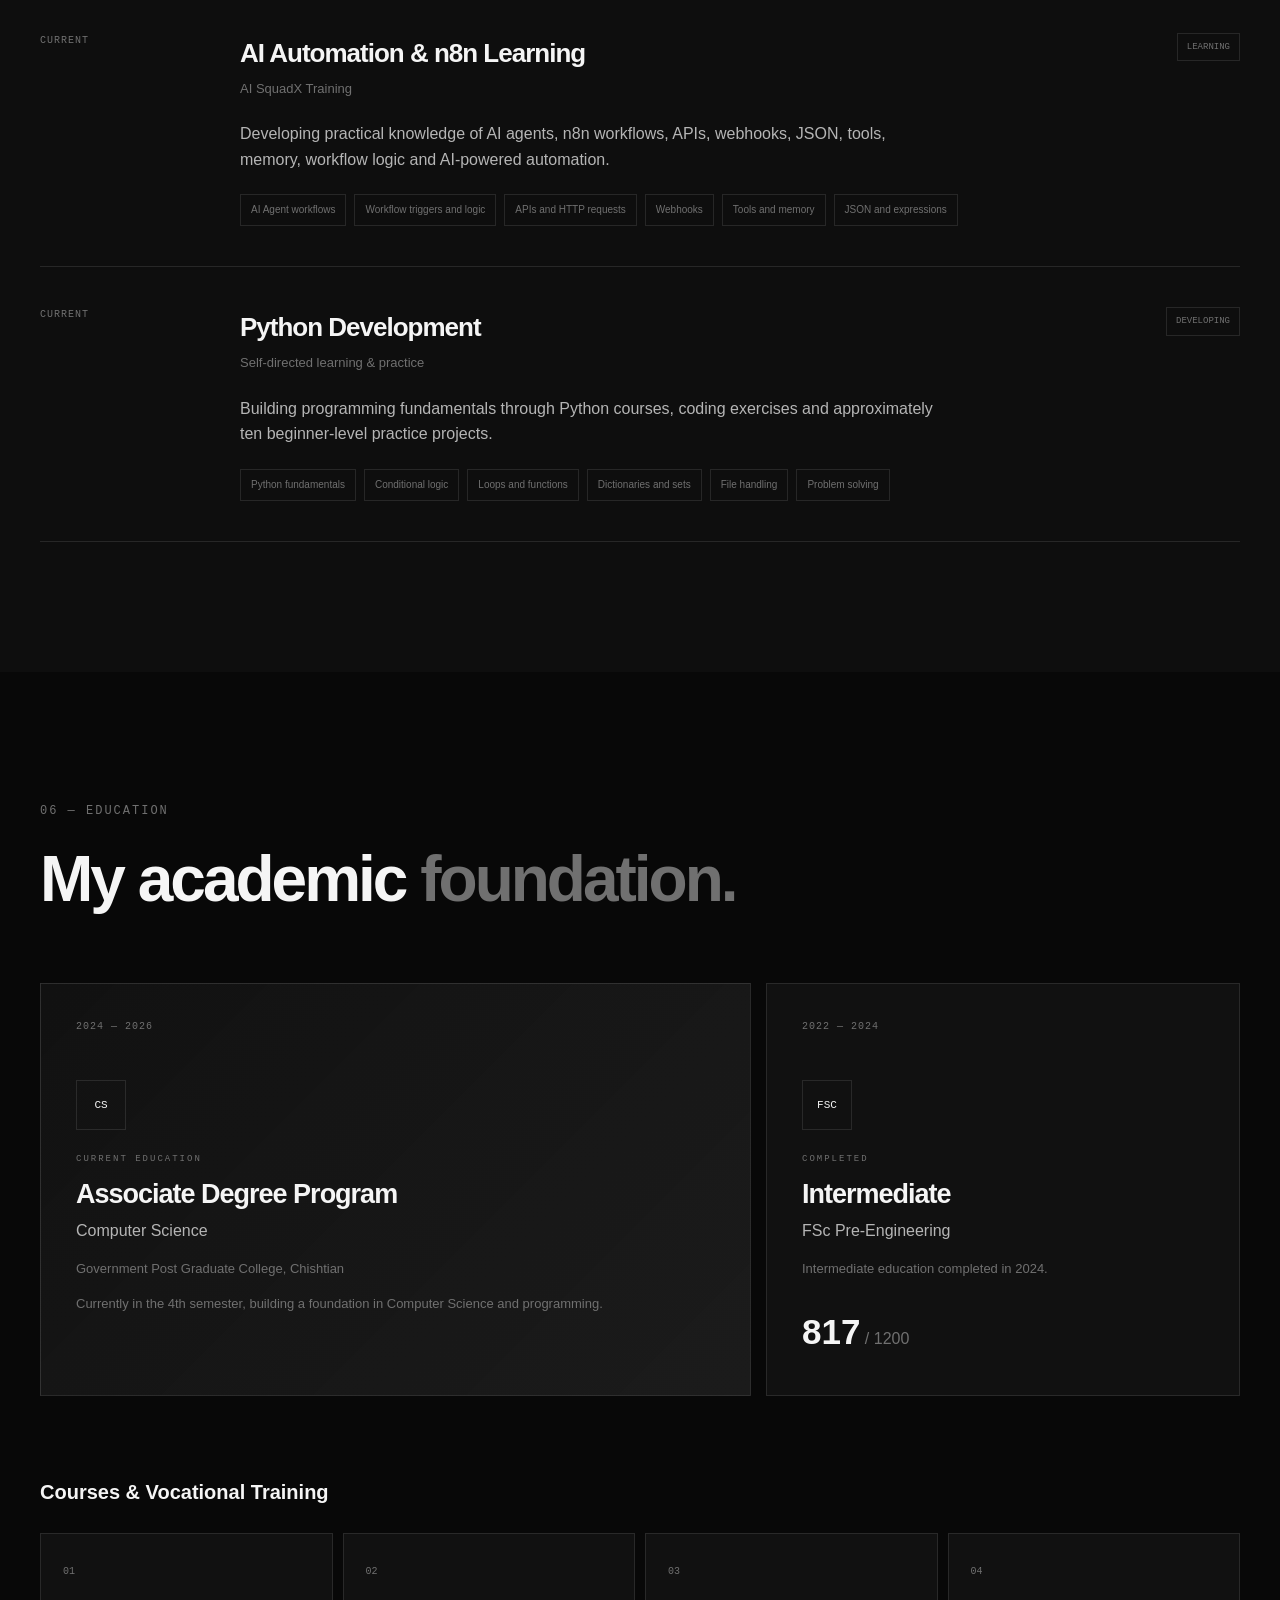
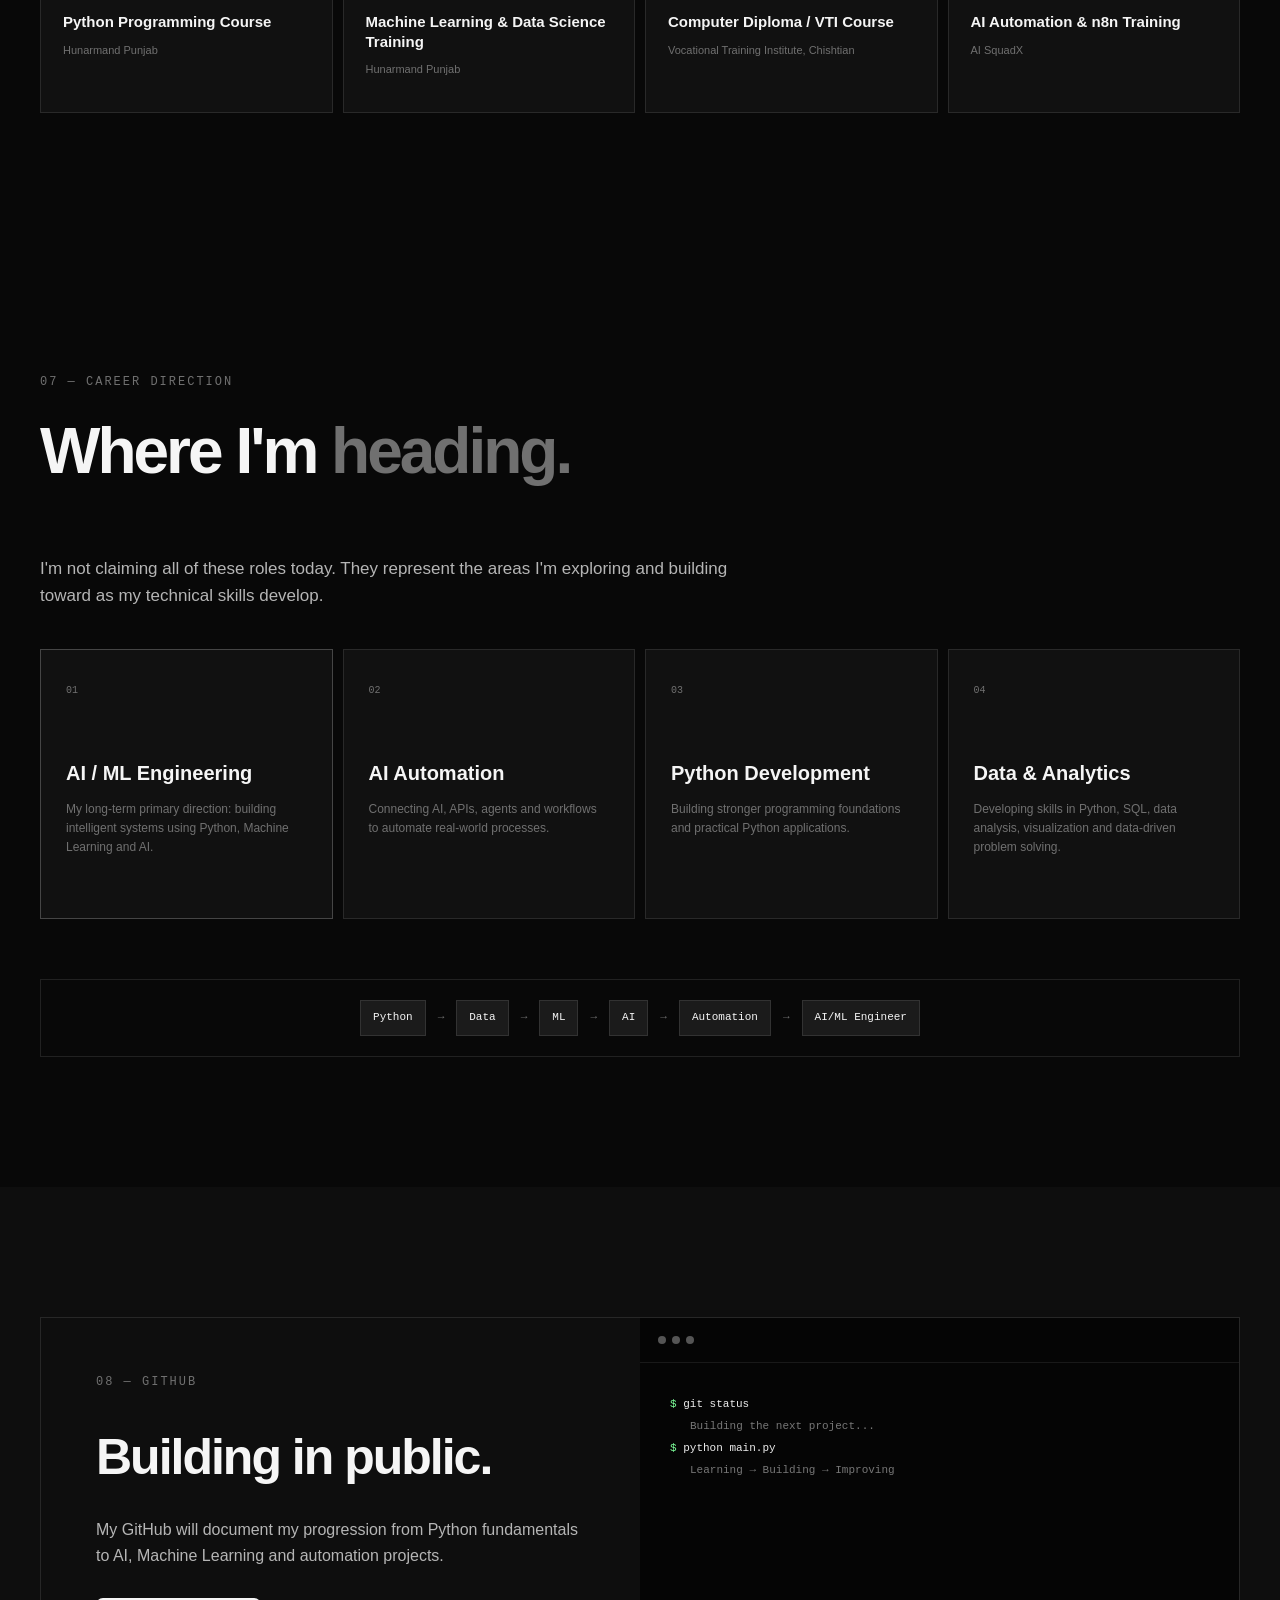
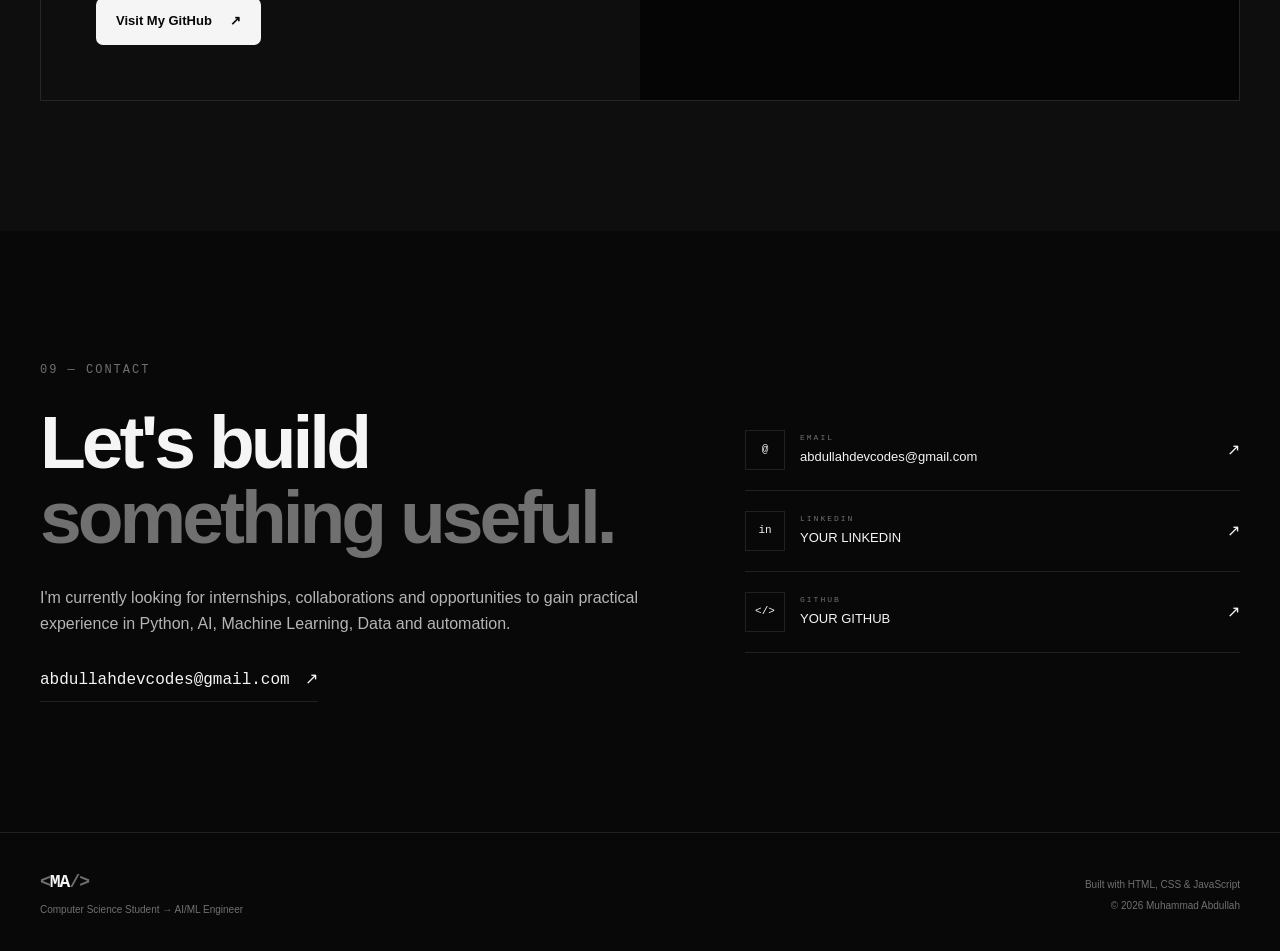
==== commit e343c293: "just change some names" ====
--- a/index.html
+++ b/index.html
@@ -29,7 +29,7 @@
 
 <body>
 
-    <!-- ================= NAVIGATION ================= -->
+    <!-- ================= NAVIGATION ================ -->
 
     <header class="navbar">
 
--- a/style.css
+++ b/style.css
@@ -0,0 +1,2413 @@
+/* =========================================================
+   MUHAMMAD ABDULLAH — PORTFOLIO
+   ========================================================= */
+
+
+/* ================= VARIABLES ================= */
+
+:root {
+
+    --bg: #080808;
+    --bg-soft: #0e0e0e;
+    --bg-card: #111111;
+
+    --text: #f5f5f5;
+    --text-soft: #b5b5b5;
+    --text-muted: #707070;
+
+    --border: rgba(255, 255, 255, 0.10);
+    --border-hover: rgba(255, 255, 255, 0.22);
+
+    --accent: #ffffff;
+    --accent-soft: rgba(255, 255, 255, 0.08);
+
+    --green: #7dff9a;
+
+    --max-width: 1200px;
+
+    --transition: 0.3s ease;
+
+}
+
+
+/* ================= LIGHT MODE ================= */
+
+body.light-mode {
+
+    --bg: #f7f7f7;
+    --bg-soft: #eeeeee;
+    --bg-card: #ffffff;
+
+    --text: #111111;
+    --text-soft: #555555;
+    --text-muted: #777777;
+
+    --border: rgba(0, 0, 0, 0.10);
+    --border-hover: rgba(0, 0, 0, 0.22);
+
+    --accent: #111111;
+    --accent-soft: rgba(0, 0, 0, 0.06);
+
+}
+
+
+/* ================= RESET ================= */
+
+* {
+    margin: 0;
+    padding: 0;
+    box-sizing: border-box;
+}
+
+
+html {
+    scroll-behavior: smooth;
+}
+
+
+body {
+
+    font-family: "Inter", sans-serif;
+
+    background: var(--bg);
+    color: var(--text);
+
+    line-height: 1.6;
+
+    overflow-x: hidden;
+
+    transition:
+        background 0.3s ease,
+        color 0.3s ease;
+
+}
+
+
+a {
+    color: inherit;
+    text-decoration: none;
+}
+
+
+button {
+    font-family: inherit;
+}
+
+
+img {
+    max-width: 100%;
+    display: block;
+}
+
+
+::selection {
+    background: var(--text);
+    color: var(--bg);
+}
+
+
+/* ================= GLOBAL ================= */
+
+.section {
+    padding: 130px 24px;
+}
+
+
+.section-container {
+    width: 100%;
+    max-width: var(--max-width);
+    margin: 0 auto;
+}
+
+
+.section-number {
+
+    font-family: "JetBrains Mono", monospace;
+
+    font-size: 12px;
+    letter-spacing: 2px;
+
+    color: var(--text-muted);
+
+    margin-bottom: 25px;
+
+}
+
+
+.section-heading {
+    max-width: 850px;
+    margin-bottom: 70px;
+}
+
+
+.section-heading h2 {
+
+    font-size: clamp(38px, 5vw, 68px);
+
+    line-height: 1.05;
+
+    letter-spacing: -3px;
+
+    font-weight: 700;
+
+}
+
+
+.section-heading h2 span {
+    color: var(--text-muted);
+}
+
+
+.section-intro {
+
+    margin-top: 25px;
+
+    max-width: 650px;
+
+    color: var(--text-soft);
+
+    font-size: 17px;
+
+}
+
+
+/* ================= NAVBAR ================= */
+
+.navbar {
+
+    position: fixed;
+
+    top: 0;
+    left: 0;
+
+    width: 100%;
+
+    z-index: 1000;
+
+    background: rgba(8, 8, 8, 0.75);
+
+    backdrop-filter: blur(20px);
+
+    border-bottom: 1px solid var(--border);
+
+}
+
+
+body.light-mode .navbar {
+    background: rgba(247, 247, 247, 0.80);
+}
+
+
+.nav-container {
+
+    max-width: var(--max-width);
+
+    height: 78px;
+
+    margin: auto;
+
+    padding: 0 24px;
+
+    display: flex;
+
+    align-items: center;
+
+    justify-content: space-between;
+
+}
+
+
+.logo {
+
+    font-family: "JetBrains Mono", monospace;
+
+    font-size: 18px;
+
+    font-weight: 600;
+
+    letter-spacing: -1px;
+
+}
+
+
+.logo span {
+    color: var(--text-muted);
+}
+
+
+.nav-links {
+
+    display: flex;
+
+    gap: 28px;
+
+}
+
+
+.nav-link {
+
+    position: relative;
+
+    color: var(--text-soft);
+
+    font-size: 13px;
+
+    transition: var(--transition);
+
+}
+
+
+.nav-link:hover,
+.nav-link.active {
+    color: var(--text);
+}
+
+
+.nav-link.active::after {
+
+    content: "";
+
+    position: absolute;
+
+    width: 4px;
+    height: 4px;
+
+    border-radius: 50%;
+
+    background: var(--text);
+
+    bottom: -9px;
+
+    left: 50%;
+
+    transform: translateX(-50%);
+
+}
+
+
+.nav-actions {
+
+    display: flex;
+
+    align-items: center;
+
+    gap: 10px;
+
+}
+
+
+.theme-button,
+.menu-button {
+
+    width: 38px;
+    height: 38px;
+
+    border: 1px solid var(--border);
+
+    background: var(--accent-soft);
+
+    color: var(--text);
+
+    border-radius: 8px;
+
+    cursor: pointer;
+
+    transition: var(--transition);
+
+}
+
+
+.theme-button:hover,
+.menu-button:hover {
+
+    border-color: var(--border-hover);
+
+    transform: translateY(-2px);
+
+}
+
+
+.menu-button {
+    display: none;
+}
+
+
+/* ================= HERO ================= */
+
+.hero {
+
+    min-height: 100vh;
+
+    padding-top: 150px;
+    padding-bottom: 80px;
+
+    display: flex;
+
+    align-items: center;
+
+    position: relative;
+
+    overflow: hidden;
+
+}
+
+
+.hero::before {
+
+    content: "";
+
+    position: absolute;
+
+    width: 600px;
+    height: 600px;
+
+    border-radius: 50%;
+
+    background: rgba(255, 255, 255, 0.025);
+
+    filter: blur(80px);
+
+    top: 15%;
+    left: 5%;
+
+    pointer-events: none;
+
+}
+
+
+.hero-container {
+
+    width: 100%;
+    max-width: var(--max-width);
+
+    margin: auto;
+
+    display: grid;
+
+    grid-template-columns: 1.1fr 0.9fr;
+
+    gap: 80px;
+
+    align-items: center;
+
+}
+
+
+.status-badge {
+
+    display: inline-flex;
+
+    align-items: center;
+
+    gap: 9px;
+
+    border: 1px solid var(--border);
+
+    background: var(--accent-soft);
+
+    padding: 8px 13px;
+
+    border-radius: 100px;
+
+    font-size: 11px;
+
+    font-family: "JetBrains Mono", monospace;
+
+    color: var(--text-soft);
+
+    margin-bottom: 30px;
+
+}
+
+
+.status-dot {
+
+    width: 7px;
+    height: 7px;
+
+    border-radius: 50%;
+
+    background: var(--green);
+
+    box-shadow: 0 0 12px rgba(125, 255, 154, 0.6);
+
+}
+
+
+.hero-small {
+
+    font-family: "JetBrains Mono", monospace;
+
+    font-size: 13px;
+
+    letter-spacing: 3px;
+
+    color: var(--text-muted);
+
+    margin-bottom: 12px;
+
+}
+
+
+.hero h1 {
+
+    font-size: clamp(60px, 8vw, 112px);
+
+    line-height: 0.92;
+
+    letter-spacing: -7px;
+
+    font-weight: 800;
+
+}
+
+
+.hero h1 span {
+
+    display: block;
+
+    color: var(--text-muted);
+
+}
+
+
+.hero h2 {
+
+    margin-top: 35px;
+
+    font-size: clamp(22px, 3vw, 34px);
+
+    line-height: 1.25;
+
+    letter-spacing: -1px;
+
+}
+
+
+.typing-text {
+    color: var(--text-muted);
+}
+
+
+.hero-description {
+
+    max-width: 650px;
+
+    margin-top: 25px;
+
+    color: var(--text-soft);
+
+    font-size: 17px;
+
+}
+
+
+.hero-buttons {
+
+    display: flex;
+
+    flex-wrap: wrap;
+
+    gap: 12px;
+
+    margin-top: 35px;
+
+}
+
+
+.button {
+
+    display: inline-flex;
+
+    align-items: center;
+
+    justify-content: center;
+
+    gap: 18px;
+
+    padding: 13px 20px;
+
+    border-radius: 7px;
+
+    font-size: 13px;
+
+    font-weight: 600;
+
+    transition: var(--transition);
+
+}
+
+
+.button-primary {
+
+    background: var(--text);
+
+    color: var(--bg);
+
+}
+
+
+.button-primary:hover {
+
+    transform: translateY(-3px);
+
+    box-shadow: 0 10px 30px rgba(255,255,255,0.10);
+
+}
+
+
+.button-secondary {
+
+    border: 1px solid var(--border);
+
+    background: var(--accent-soft);
+
+}
+
+
+.button-secondary:hover {
+
+    border-color: var(--border-hover);
+
+    transform: translateY(-3px);
+
+}
+
+
+.hero-socials {
+
+    display: flex;
+
+    gap: 12px;
+
+    align-items: center;
+
+    margin-top: 30px;
+
+    color: var(--text-muted);
+
+    font-size: 12px;
+
+}
+
+
+.hero-socials a:hover {
+    color: var(--text);
+}
+
+
+/* ================= HERO IMAGE ================= */
+
+.hero-image-wrapper {
+
+    position: relative;
+
+    display: flex;
+
+    justify-content: center;
+
+    align-items: center;
+
+}
+
+
+.image-glow {
+
+    position: absolute;
+
+    width: 330px;
+    height: 330px;
+
+    border-radius: 50%;
+
+    background: rgba(255, 255, 255, 0.05);
+
+    filter: blur(70px);
+
+}
+
+
+.image-frame {
+
+    position: relative;
+
+    width: min(420px, 100%);
+
+    aspect-ratio: 0.78;
+
+    border: 1px solid var(--border);
+
+    background: var(--bg-card);
+
+    padding: 10px;
+
+    transform: rotate(2deg);
+
+}
+
+
+.profile-image {
+
+    width: 100%;
+    height: 100%;
+
+    object-fit: cover;
+
+    object-position: center top;
+
+    filter: grayscale(15%);
+
+}
+
+
+.floating-card {
+
+    position: absolute;
+
+    background: var(--bg-card);
+
+    border: 1px solid var(--border);
+
+    padding: 11px 15px;
+
+    border-radius: 7px;
+
+    font-family: "JetBrains Mono", monospace;
+
+    font-size: 11px;
+
+    box-shadow: 0 15px 40px rgba(0,0,0,0.25);
+
+}
+
+
+.floating-card span {
+
+    margin-right: 7px;
+
+    color: var(--text-muted);
+
+}
+
+
+.card-python {
+
+    left: 0;
+
+    bottom: 15%;
+
+}
+
+
+.card-ai {
+
+    right: -15px;
+
+    top: 20%;
+
+}
+
+
+/* ================= SCROLL ================= */
+
+.scroll-indicator {
+
+    position: absolute;
+
+    bottom: 25px;
+
+    left: 50%;
+
+    transform: translateX(-50%);
+
+    display: flex;
+
+    flex-direction: column;
+
+    align-items: center;
+
+    gap: 8px;
+
+    color: var(--text-muted);
+
+    font-family: "JetBrains Mono", monospace;
+
+    font-size: 8px;
+
+    letter-spacing: 2px;
+
+}
+
+
+.scroll-line {
+
+    width: 1px;
+    height: 35px;
+
+    background: var(--border);
+
+}
+
+
+/* ================= ABOUT ================= */
+
+.about-section {
+
+    background: var(--bg-soft);
+
+}
+
+
+.about-grid {
+
+    display: grid;
+
+    grid-template-columns: 1.4fr 0.6fr;
+
+    gap: 100px;
+
+}
+
+
+.about-main {
+
+    max-width: 750px;
+
+}
+
+
+.about-main p {
+
+    color: var(--text-soft);
+
+    font-size: 16px;
+
+    margin-bottom: 22px;
+
+}
+
+
+.about-main .large-text {
+
+    color: var(--text);
+
+    font-size: clamp(23px, 3vw, 34px);
+
+    line-height: 1.35;
+
+    letter-spacing: -1px;
+
+}
+
+
+.about-stats {
+
+    display: flex;
+
+    flex-direction: column;
+
+    gap: 12px;
+
+}
+
+
+.stat-card {
+
+    padding: 25px;
+
+    border: 1px solid var(--border);
+
+    background: var(--bg-card);
+
+}
+
+
+.stat-card strong {
+
+    display: block;
+
+    font-family: "JetBrains Mono", monospace;
+
+    color: var(--text-muted);
+
+    font-size: 11px;
+
+    margin-bottom: 25px;
+
+}
+
+
+.stat-card span {
+
+    display: block;
+
+    color: var(--text-muted);
+
+    font-size: 12px;
+
+}
+
+
+.stat-card b {
+
+    display: block;
+
+    margin-top: 3px;
+
+    font-size: 18px;
+
+}
+
+
+/* ================= SKILLS ================= */
+
+.skills-grid {
+
+    display: grid;
+
+    grid-template-columns: repeat(2, 1fr);
+
+    gap: 15px;
+
+}
+
+
+.skill-card {
+
+    padding: 30px;
+
+    border: 1px solid var(--border);
+
+    background: var(--bg-card);
+
+    transition: var(--transition);
+
+}
+
+
+.skill-card:hover {
+
+    border-color: var(--border-hover);
+
+    transform: translateY(-4px);
+
+}
+
+
+.featured-skill {
+
+    border-color: rgba(255,255,255,0.22);
+
+}
+
+
+.skill-icon {
+
+    width: 45px;
+    height: 45px;
+
+    display: flex;
+
+    align-items: center;
+    justify-content: center;
+
+    border: 1px solid var(--border);
+
+    margin-bottom: 25px;
+
+    font-family: "JetBrains Mono", monospace;
+
+    font-size: 14px;
+
+}
+
+
+.skill-card h3 {
+
+    font-size: 20px;
+
+    margin-bottom: 20px;
+
+}
+
+
+.skill-tags {
+
+    display: flex;
+
+    flex-wrap: wrap;
+
+    gap: 7px;
+
+}
+
+
+.skill-tags span {
+
+    padding: 6px 9px;
+
+    border: 1px solid var(--border);
+
+    background: var(--accent-soft);
+
+    color: var(--text-soft);
+
+    font-size: 11px;
+
+    border-radius: 4px;
+
+}
+
+
+/* ================= JOURNEY ================= */
+
+.journey-section {
+
+    background: var(--bg-soft);
+
+}
+
+
+.journey {
+
+    max-width: 850px;
+
+    position: relative;
+
+}
+
+
+.journey-line {
+
+    position: absolute;
+
+    left: 8px;
+
+    top: 10px;
+
+    bottom: 10px;
+
+    width: 1px;
+
+    background: var(--border);
+
+}
+
+
+.journey-item {
+
+    position: relative;
+
+    display: grid;
+
+    grid-template-columns: 35px 1fr;
+
+    gap: 25px;
+
+    margin-bottom: 60px;
+
+}
+
+
+.journey-dot {
+
+    width: 17px;
+    height: 17px;
+
+    border: 1px solid var(--text);
+
+    background: var(--bg-soft);
+
+    border-radius: 50%;
+
+    z-index: 2;
+
+    margin-top: 3px;
+
+}
+
+
+.journey-item.future .journey-dot {
+
+    background: var(--text);
+
+}
+
+
+.journey-label {
+
+    font-family: "JetBrains Mono", monospace;
+
+    font-size: 10px;
+
+    letter-spacing: 2px;
+
+    color: var(--text-muted);
+
+}
+
+
+.journey-content h3 {
+
+    font-size: 28px;
+
+    margin: 6px 0 10px;
+
+    letter-spacing: -1px;
+
+}
+
+
+.journey-content p {
+
+    color: var(--text-soft);
+
+    max-width: 650px;
+
+}
+
+
+/* ================= PROJECTS ================= */
+
+.projects-grid {
+
+    display: grid;
+
+    grid-template-columns: repeat(2, 1fr);
+
+    gap: 15px;
+
+}
+
+
+.project-card {
+
+    min-height: 390px;
+
+    padding: 30px;
+
+    border: 1px solid var(--border);
+
+    background: var(--bg-card);
+
+    display: flex;
+
+    flex-direction: column;
+
+    transition: var(--transition);
+
+}
+
+
+.project-card:hover {
+
+    transform: translateY(-5px);
+
+    border-color: var(--border-hover);
+
+}
+
+
+.featured-project {
+
+    background:
+        linear-gradient(
+            135deg,
+            var(--bg-card),
+            rgba(255,255,255,0.025)
+        );
+
+}
+
+
+.project-top {
+
+    display: flex;
+
+    align-items: center;
+
+    justify-content: space-between;
+
+}
+
+
+.project-number {
+
+    font-family: "JetBrains Mono", monospace;
+
+    color: var(--text-muted);
+
+    font-size: 12px;
+
+}
+
+
+.project-status {
+
+    font-family: "JetBrains Mono", monospace;
+
+    font-size: 9px;
+
+    letter-spacing: 1px;
+
+    padding: 6px 8px;
+
+    border: 1px solid var(--border);
+
+}
+
+
+.project-status.completed {
+    color: var(--green);
+}
+
+
+.project-status.developing {
+    color: #d5d5d5;
+}
+
+
+.project-status.concept {
+    color: #c5c5c5;
+}
+
+
+.project-status.planned {
+    color: var(--text-muted);
+}
+
+
+.project-icon {
+
+    font-family: "JetBrains Mono", monospace;
+
+    font-size: 27px;
+
+    margin-top: 35px;
+
+    color: var(--text-muted);
+
+}
+
+
+.project-card h3 {
+
+    font-size: 25px;
+
+    line-height: 1.2;
+
+    margin: 15px 0;
+
+    letter-spacing: -1px;
+
+}
+
+
+.project-card > p {
+
+    color: var(--text-soft);
+
+    font-size: 14px;
+
+}
+
+
+.project-tech {
+
+    display: flex;
+
+    flex-wrap: wrap;
+
+    gap: 6px;
+
+    margin-top: 22px;
+
+}
+
+
+.project-tech span {
+
+    font-family: "JetBrains Mono", monospace;
+
+    font-size: 9px;
+
+    padding: 6px 8px;
+
+    border: 1px solid var(--border);
+
+    color: var(--text-muted);
+
+}
+
+
+.project-footer {
+
+    display: flex;
+
+    align-items: center;
+
+    justify-content: space-between;
+
+    margin-top: auto;
+
+    padding-top: 25px;
+
+    border-top: 1px solid var(--border);
+
+    color: var(--text-muted);
+
+    font-size: 11px;
+
+}
+
+
+.project-footer a {
+
+    color: var(--text);
+
+    font-weight: 600;
+
+}
+
+
+.workflow {
+
+    display: flex;
+
+    flex-wrap: wrap;
+
+    align-items: center;
+
+    gap: 7px;
+
+    margin-top: 20px;
+
+}
+
+
+.workflow span {
+
+    border: 1px solid var(--border);
+
+    padding: 5px 7px;
+
+    font-size: 9px;
+
+    color: var(--text-soft);
+
+}
+
+
+.workflow b {
+
+    color: var(--text-muted);
+
+    font-size: 10px;
+
+}
+
+
+/* ================= EXPERIENCE ================= */
+
+.experience-section {
+
+    background: var(--bg-soft);
+
+}
+
+
+.experience-card {
+
+    display: grid;
+
+    grid-template-columns: 150px 1fr;
+
+    gap: 50px;
+
+    padding: 40px 0;
+
+    border-top: 1px solid var(--border);
+
+}
+
+
+.experience-card:last-child {
+
+    border-bottom: 1px solid var(--border);
+
+}
+
+
+.experience-date {
+
+    font-family: "JetBrains Mono", monospace;
+
+    font-size: 10px;
+
+    color: var(--text-muted);
+
+    letter-spacing: 1px;
+
+}
+
+
+.experience-title {
+
+    display: flex;
+
+    justify-content: space-between;
+
+    gap: 20px;
+
+}
+
+
+.experience-title h3 {
+
+    font-size: 26px;
+
+    letter-spacing: -1px;
+
+}
+
+
+.experience-title p {
+
+    color: var(--text-muted);
+
+    font-size: 13px;
+
+    margin-top: 4px;
+
+}
+
+
+.experience-badge {
+
+    align-self: flex-start;
+
+    border: 1px solid var(--border);
+
+    padding: 6px 9px;
+
+    font-family: "JetBrains Mono", monospace;
+
+    font-size: 9px;
+
+    color: var(--text-muted);
+
+}
+
+
+.experience-content > p {
+
+    color: var(--text-soft);
+
+    max-width: 700px;
+
+    margin-top: 22px;
+
+}
+
+
+.experience-content ul {
+
+    display: flex;
+
+    flex-wrap: wrap;
+
+    gap: 8px;
+
+    margin-top: 22px;
+
+    list-style: none;
+
+}
+
+
+.experience-content li {
+
+    padding: 7px 10px;
+
+    border: 1px solid var(--border);
+
+    color: var(--text-muted);
+
+    font-size: 10px;
+
+}
+
+
+/* ================= EDUCATION ================= */
+
+.education-grid {
+
+    display: grid;
+
+    grid-template-columns: 1.5fr 1fr;
+
+    gap: 15px;
+
+}
+
+
+.education-card {
+
+    padding: 35px;
+
+    min-height: 350px;
+
+    border: 1px solid var(--border);
+
+    background: var(--bg-card);
+
+}
+
+
+.main-education {
+
+    background:
+        linear-gradient(
+            135deg,
+            var(--bg-card),
+            var(--accent-soft)
+        );
+
+}
+
+
+.education-year {
+
+    font-family: "JetBrains Mono", monospace;
+
+    font-size: 10px;
+
+    color: var(--text-muted);
+
+    letter-spacing: 1px;
+
+}
+
+
+.education-icon {
+
+    margin-top: 45px;
+
+    width: 50px;
+    height: 50px;
+
+    display: flex;
+
+    align-items: center;
+    justify-content: center;
+
+    border: 1px solid var(--border);
+
+    font-family: "JetBrains Mono", monospace;
+
+    font-size: 11px;
+
+}
+
+
+.education-label {
+
+    display: block;
+
+    margin-top: 22px;
+
+    font-family: "JetBrains Mono", monospace;
+
+    font-size: 9px;
+
+    color: var(--text-muted);
+
+    letter-spacing: 2px;
+
+}
+
+
+.education-card h3 {
+
+    font-size: 27px;
+
+    margin-top: 6px;
+
+    letter-spacing: -1px;
+
+}
+
+
+.education-card h4 {
+
+    color: var(--text-soft);
+
+    font-weight: 500;
+
+    margin-top: 2px;
+
+}
+
+
+.education-card p {
+
+    color: var(--text-muted);
+
+    margin-top: 15px;
+
+    font-size: 13px;
+
+}
+
+
+.education-detail {
+
+    max-width: 600px;
+
+}
+
+
+.marks {
+
+    margin-top: 25px;
+
+}
+
+
+.marks strong {
+
+    font-size: 35px;
+
+}
+
+
+.marks span {
+
+    color: var(--text-muted);
+
+}
+
+
+.training-section {
+
+    margin-top: 80px;
+
+}
+
+
+.subsection-title {
+
+    font-size: 20px;
+
+    margin-bottom: 25px;
+
+}
+
+
+.training-grid {
+
+    display: grid;
+
+    grid-template-columns: repeat(4, 1fr);
+
+    gap: 10px;
+
+}
+
+
+.training-card {
+
+    padding: 22px;
+
+    border: 1px solid var(--border);
+
+    background: var(--bg-card);
+
+    min-height: 180px;
+
+}
+
+
+.training-number {
+
+    font-family: "JetBrains Mono", monospace;
+
+    color: var(--text-muted);
+
+    font-size: 10px;
+
+}
+
+
+.training-card h4 {
+
+    margin-top: 30px;
+
+    font-size: 15px;
+
+    line-height: 1.3;
+
+}
+
+
+.training-card p {
+
+    color: var(--text-muted);
+
+    font-size: 11px;
+
+    margin-top: 10px;
+
+}
+
+
+/* ================= CAREER ================= */
+
+.career-intro {
+
+    max-width: 700px;
+
+    margin-bottom: 40px;
+
+}
+
+
+.career-intro p {
+
+    color: var(--text-soft);
+
+    font-size: 17px;
+
+}
+
+
+.career-grid {
+
+    display: grid;
+
+    grid-template-columns: repeat(4, 1fr);
+
+    gap: 10px;
+
+}
+
+
+.career-card {
+
+    border: 1px solid var(--border);
+
+    padding: 25px;
+
+    min-height: 270px;
+
+    background: var(--bg-card);
+
+}
+
+
+.career-card.primary-career {
+
+    border-color: var(--border-hover);
+
+}
+
+
+.career-card > span {
+
+    font-family: "JetBrains Mono", monospace;
+
+    color: var(--text-muted);
+
+    font-size: 10px;
+
+}
+
+
+.career-card h3 {
+
+    font-size: 20px;
+
+    margin-top: 60px;
+
+    line-height: 1.2;
+
+}
+
+
+.career-card p {
+
+    color: var(--text-muted);
+
+    font-size: 12px;
+
+    margin-top: 15px;
+
+}
+
+
+.career-path {
+
+    margin-top: 60px;
+
+    padding: 20px;
+
+    border: 1px solid var(--border);
+
+    display: flex;
+
+    flex-wrap: wrap;
+
+    justify-content: center;
+
+    align-items: center;
+
+    gap: 12px;
+
+    font-family: "JetBrains Mono", monospace;
+
+    font-size: 11px;
+
+}
+
+
+.career-path div {
+
+    padding: 8px 12px;
+
+    background: var(--accent-soft);
+
+    border: 1px solid var(--border);
+
+}
+
+
+.career-path span {
+
+    color: var(--text-muted);
+
+}
+
+
+/* ================= GITHUB ================= */
+
+.github-section {
+
+    background: var(--bg-soft);
+
+}
+
+
+.github-card {
+
+    display: grid;
+
+    grid-template-columns: 1fr 1fr;
+
+    border: 1px solid var(--border);
+
+    overflow: hidden;
+
+}
+
+
+.github-content {
+
+    padding: 55px;
+
+}
+
+
+.github-content h2 {
+
+    font-size: 50px;
+
+    letter-spacing: -2px;
+
+}
+
+
+.github-content > p:not(.section-number) {
+
+    max-width: 500px;
+
+    color: var(--text-soft);
+
+    margin: 20px 0 30px;
+
+}
+
+
+.github-terminal {
+
+    background: #050505;
+
+    min-height: 350px;
+
+    display: flex;
+
+    flex-direction: column;
+
+}
+
+
+.terminal-header {
+
+    height: 45px;
+
+    display: flex;
+
+    align-items: center;
+
+    gap: 6px;
+
+    padding: 0 18px;
+
+    border-bottom: 1px solid rgba(255,255,255,0.08);
+
+}
+
+
+.terminal-header span {
+
+    width: 8px;
+    height: 8px;
+
+    border-radius: 50%;
+
+    background: #555;
+
+}
+
+
+.terminal-body {
+
+    padding: 30px;
+
+    font-family: "JetBrains Mono", monospace;
+
+    font-size: 11px;
+
+    line-height: 2;
+
+}
+
+
+.terminal-body p {
+
+    color: #eeeeee;
+
+}
+
+
+.terminal-green {
+
+    color: var(--green);
+
+}
+
+
+.terminal-output {
+
+    color: #777 !important;
+
+    padding-left: 20px;
+
+}
+
+
+/* ================= CONTACT ================= */
+
+.contact-wrapper {
+
+    display: grid;
+
+    grid-template-columns: 1.1fr 0.9fr;
+
+    gap: 100px;
+
+    align-items: center;
+
+}
+
+
+.contact-content h2 {
+
+    font-size: clamp(45px, 6vw, 75px);
+
+    line-height: 1;
+
+    letter-spacing: -4px;
+
+}
+
+
+.contact-content h2 span {
+
+    display: block;
+
+    color: var(--text-muted);
+
+}
+
+
+.contact-content > p:not(.section-number) {
+
+    max-width: 600px;
+
+    color: var(--text-soft);
+
+    margin: 30px 0;
+
+}
+
+
+.email-link {
+
+    display: inline-flex;
+
+    align-items: center;
+
+    gap: 15px;
+
+    font-family: "JetBrains Mono", monospace;
+
+    border-bottom: 1px solid var(--border);
+
+    padding-bottom: 7px;
+
+}
+
+
+.email-link:hover {
+    border-color: var(--text);
+}
+
+
+.contact-links {
+
+    display: flex;
+
+    flex-direction: column;
+
+}
+
+
+.contact-link {
+
+    display: flex;
+
+    align-items: center;
+
+    gap: 15px;
+
+    padding: 20px 0;
+
+    border-bottom: 1px solid var(--border);
+
+}
+
+
+.contact-icon {
+
+    width: 40px;
+    height: 40px;
+
+    border: 1px solid var(--border);
+
+    display: flex;
+
+    align-items: center;
+    justify-content: center;
+
+    font-family: "JetBrains Mono", monospace;
+
+    font-size: 11px;
+
+}
+
+
+.contact-link div {
+
+    flex: 1;
+
+}
+
+
+.contact-link small {
+
+    display: block;
+
+    color: var(--text-muted);
+
+    font-family: "JetBrains Mono", monospace;
+
+    font-size: 8px;
+
+    letter-spacing: 2px;
+
+}
+
+
+.contact-link strong {
+
+    display: block;
+
+    margin-top: 2px;
+
+    font-size: 13px;
+
+    font-weight: 500;
+
+}
+
+
+/* ================= FOOTER ================= */
+
+.footer {
+
+    border-top: 1px solid var(--border);
+
+    padding: 35px 24px;
+
+}
+
+
+.footer-container {
+
+    max-width: var(--max-width);
+
+    margin: auto;
+
+    display: flex;
+
+    align-items: center;
+
+    justify-content: space-between;
+
+    gap: 30px;
+
+}
+
+
+.footer p {
+
+    color: var(--text-muted);
+
+    font-size: 10px;
+
+    margin-top: 5px;
+
+}
+
+
+.footer-right {
+
+    text-align: right;
+
+}
+
+
+/* ================= RESPONSIVE ================= */
+
+@media (max-width: 1000px) {
+
+    .nav-links {
+
+        gap: 15px;
+
+    }
+
+
+    .hero-container {
+
+        grid-template-columns: 1fr;
+
+        text-align: center;
+
+    }
+
+
+    .hero-content {
+
+        display: flex;
+
+        flex-direction: column;
+
+        align-items: center;
+
+    }
+
+
+    .hero-image-wrapper {
+
+        max-width: 450px;
+
+        width: 100%;
+
+        margin: 20px auto 0;
+
+    }
+
+
+    .about-grid {
+
+        grid-template-columns: 1fr;
+
+        gap: 50px;
+
+    }
+
+
+    .education-grid {
+
+        grid-template-columns: 1fr;
+
+    }
+
+
+    .training-grid {
+
+        grid-template-columns: repeat(2, 1fr);
+
+    }
+
+
+    .career-grid {
+
+        grid-template-columns: repeat(2, 1fr);
+
+    }
+
+
+    .contact-wrapper {
+
+        grid-template-columns: 1fr;
+
+        gap: 60px;
+
+    }
+
+}
+
+
+@media (max-width: 760px) {
+
+    .section {
+
+        padding: 90px 18px;
+
+    }
+
+
+    .nav-container {
+
+        height: 68px;
+
+    }
+
+
+    .nav-links {
+
+        position: fixed;
+
+        top: 68px;
+
+        left: 0;
+
+        width: 100%;
+
+        padding: 25px;
+
+        background: var(--bg);
+
+        border-bottom: 1px solid var(--border);
+
+        display: none;
+
+        flex-direction: column;
+
+        gap: 20px;
+
+    }
+
+
+    .nav-links.open {
+
+        display: flex;
+
+    }
+
+
+    .nav-link.active::after {
+        display: none;
+    }
+
+
+    .menu-button {
+
+        display: block;
+
+    }
+
+
+    .hero {
+
+        padding-top: 120px;
+
+    }
+
+
+    .hero h1 {
+
+        letter-spacing: -4px;
+
+    }
+
+
+    .hero-socials {
+
+        flex-wrap: wrap;
+
+        justify-content: center;
+
+    }
+
+
+    .card-python {
+
+        left: -5px;
+
+    }
+
+
+    .card-ai {
+
+        right: -5px;
+
+    }
+
+
+    .skills-grid,
+    .projects-grid {
+
+        grid-template-columns: 1fr;
+
+    }
+
+
+    .experience-card {
+
+        grid-template-columns: 1fr;
+
+        gap: 15px;
+
+    }
+
+
+    .experience-title {
+
+        flex-direction: column;
+
+    }
+
+
+    .training-grid,
+    .career-grid {
+
+        grid-template-columns: 1fr;
+
+    }
+
+
+    .github-card {
+
+        grid-template-columns: 1fr;
+
+    }
+
+
+    .github-content {
+
+        padding: 35px 25px;
+
+    }
+
+
+    .github-content h2 {
+
+        font-size: 40px;
+
+    }
+
+
+    .contact-content h2 {
+
+        letter-spacing: -2px;
+
+    }
+
+
+    .footer-container {
+
+        flex-direction: column;
+
+        align-items: flex-start;
+
+    }
+
+
+    .footer-right {
+
+        text-align: left;
+
+    }
+
+
+    .career-path {
+
+        justify-content: flex-start;
+
+    }
+
+}
+
+
+@media (max-width: 450px) {
+
+    .hero h1 {
+
+        font-size: 57px;
+
+    }
+
+
+    .hero h2 {
+
+        font-size: 20px;
+
+    }
+
+
+    .floating-card {
+
+        font-size: 9px;
+
+        padding: 8px 10px;
+
+    }
+
+
+    .card-python {
+
+        left: -10px;
+
+    }
+
+
+    .card-ai {
+
+        right: -10px;
+
+    }
+
+}
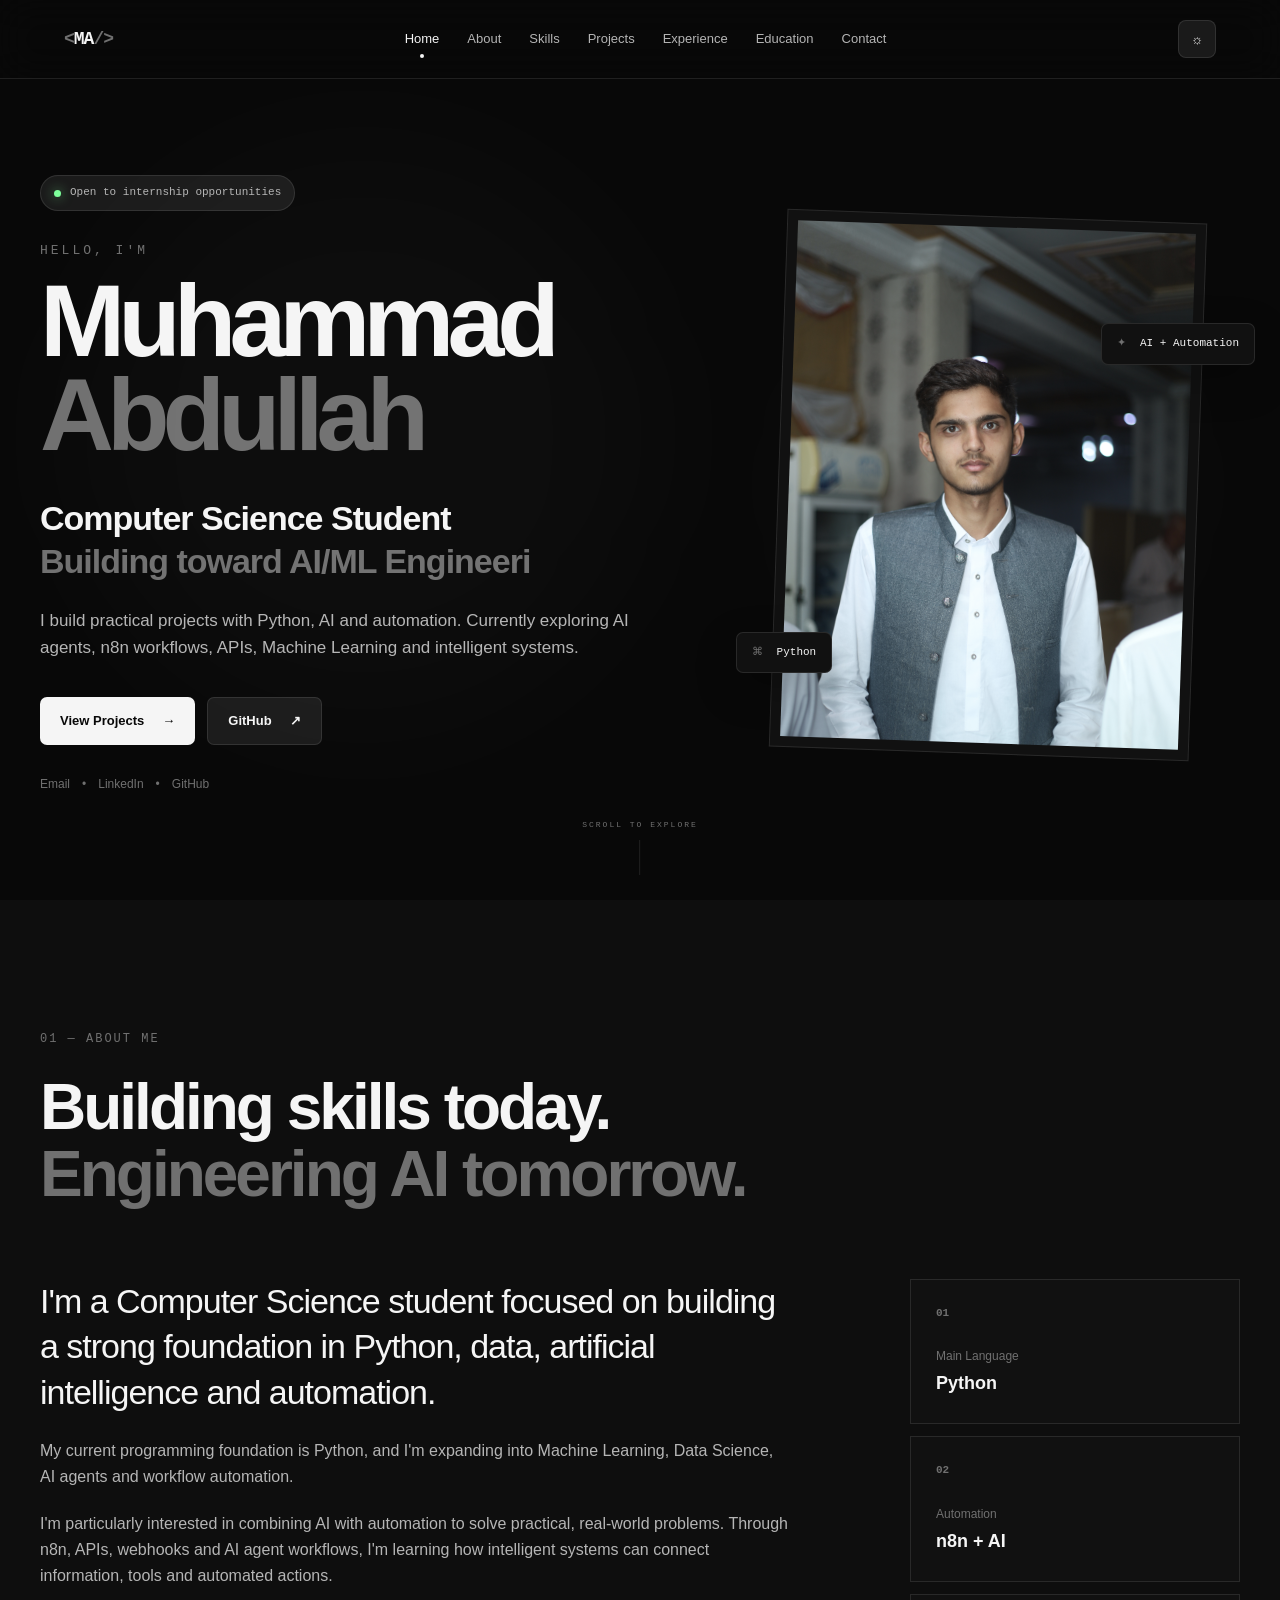
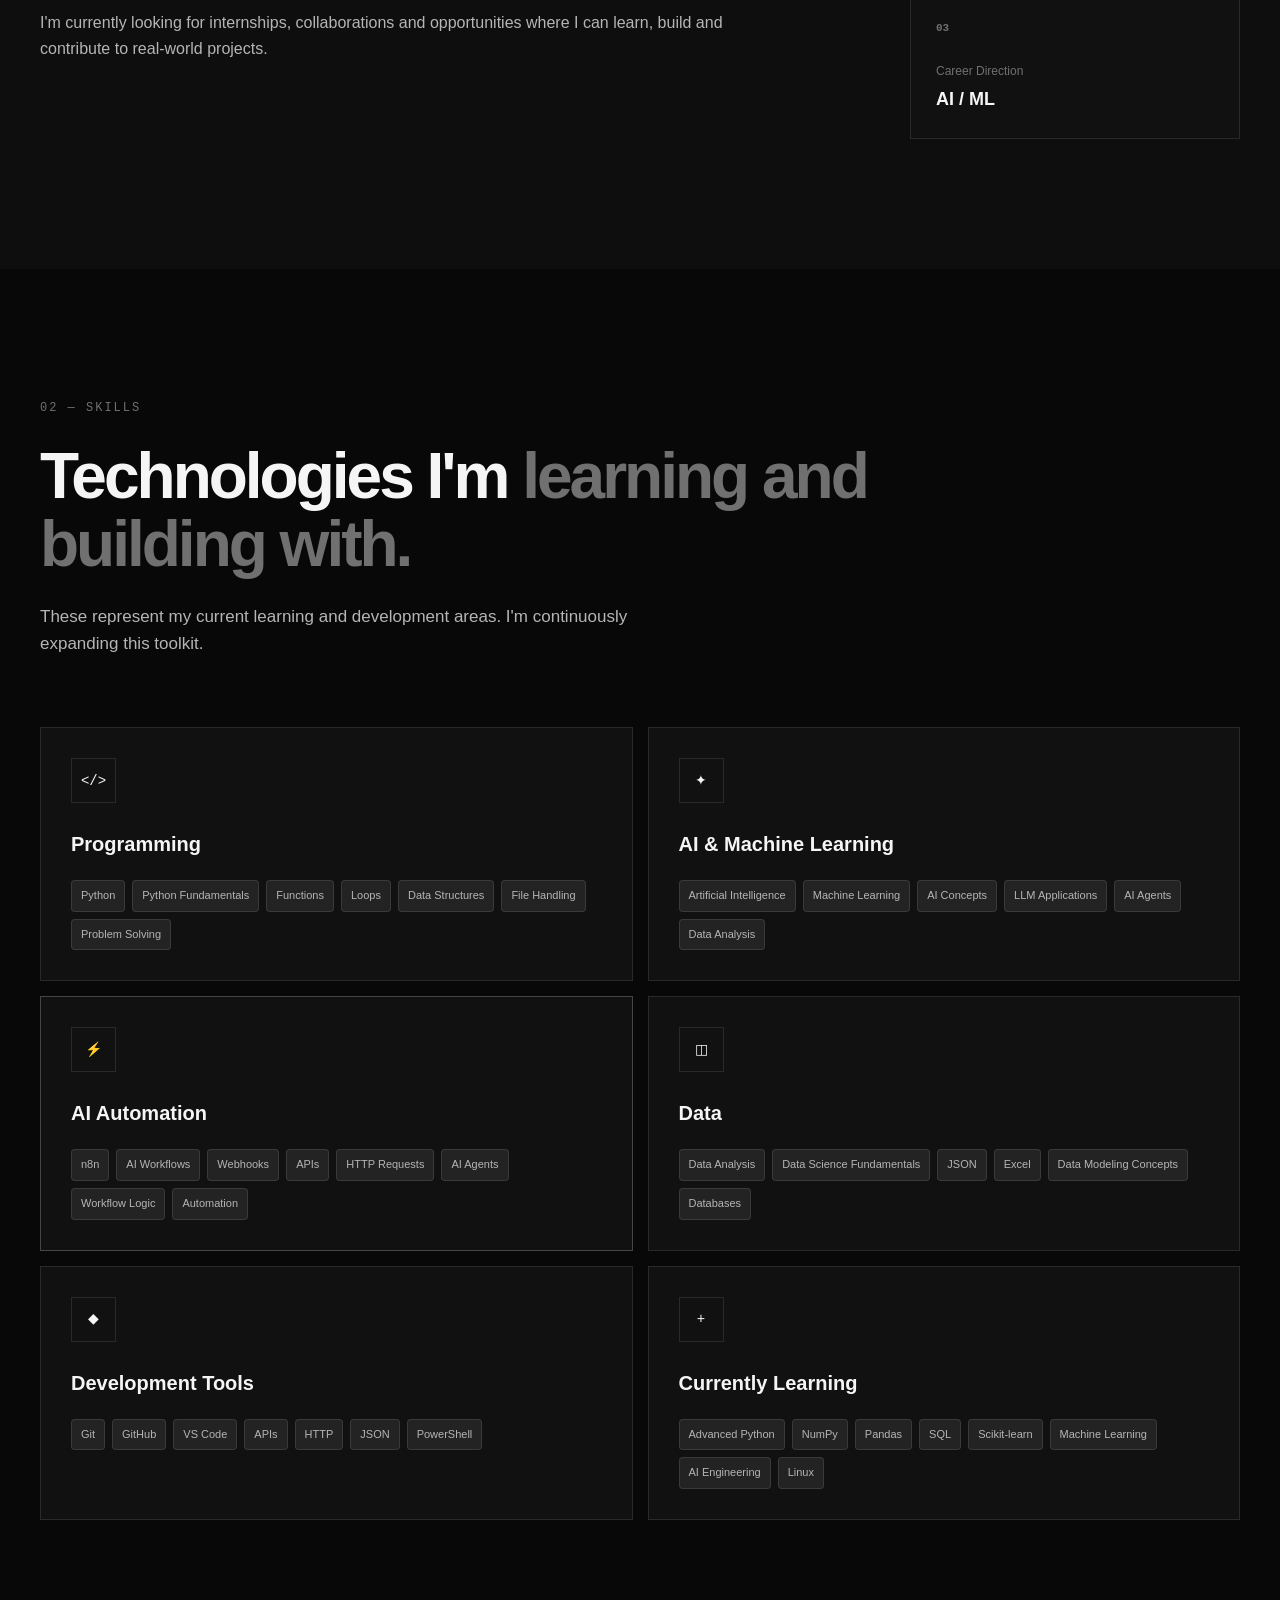
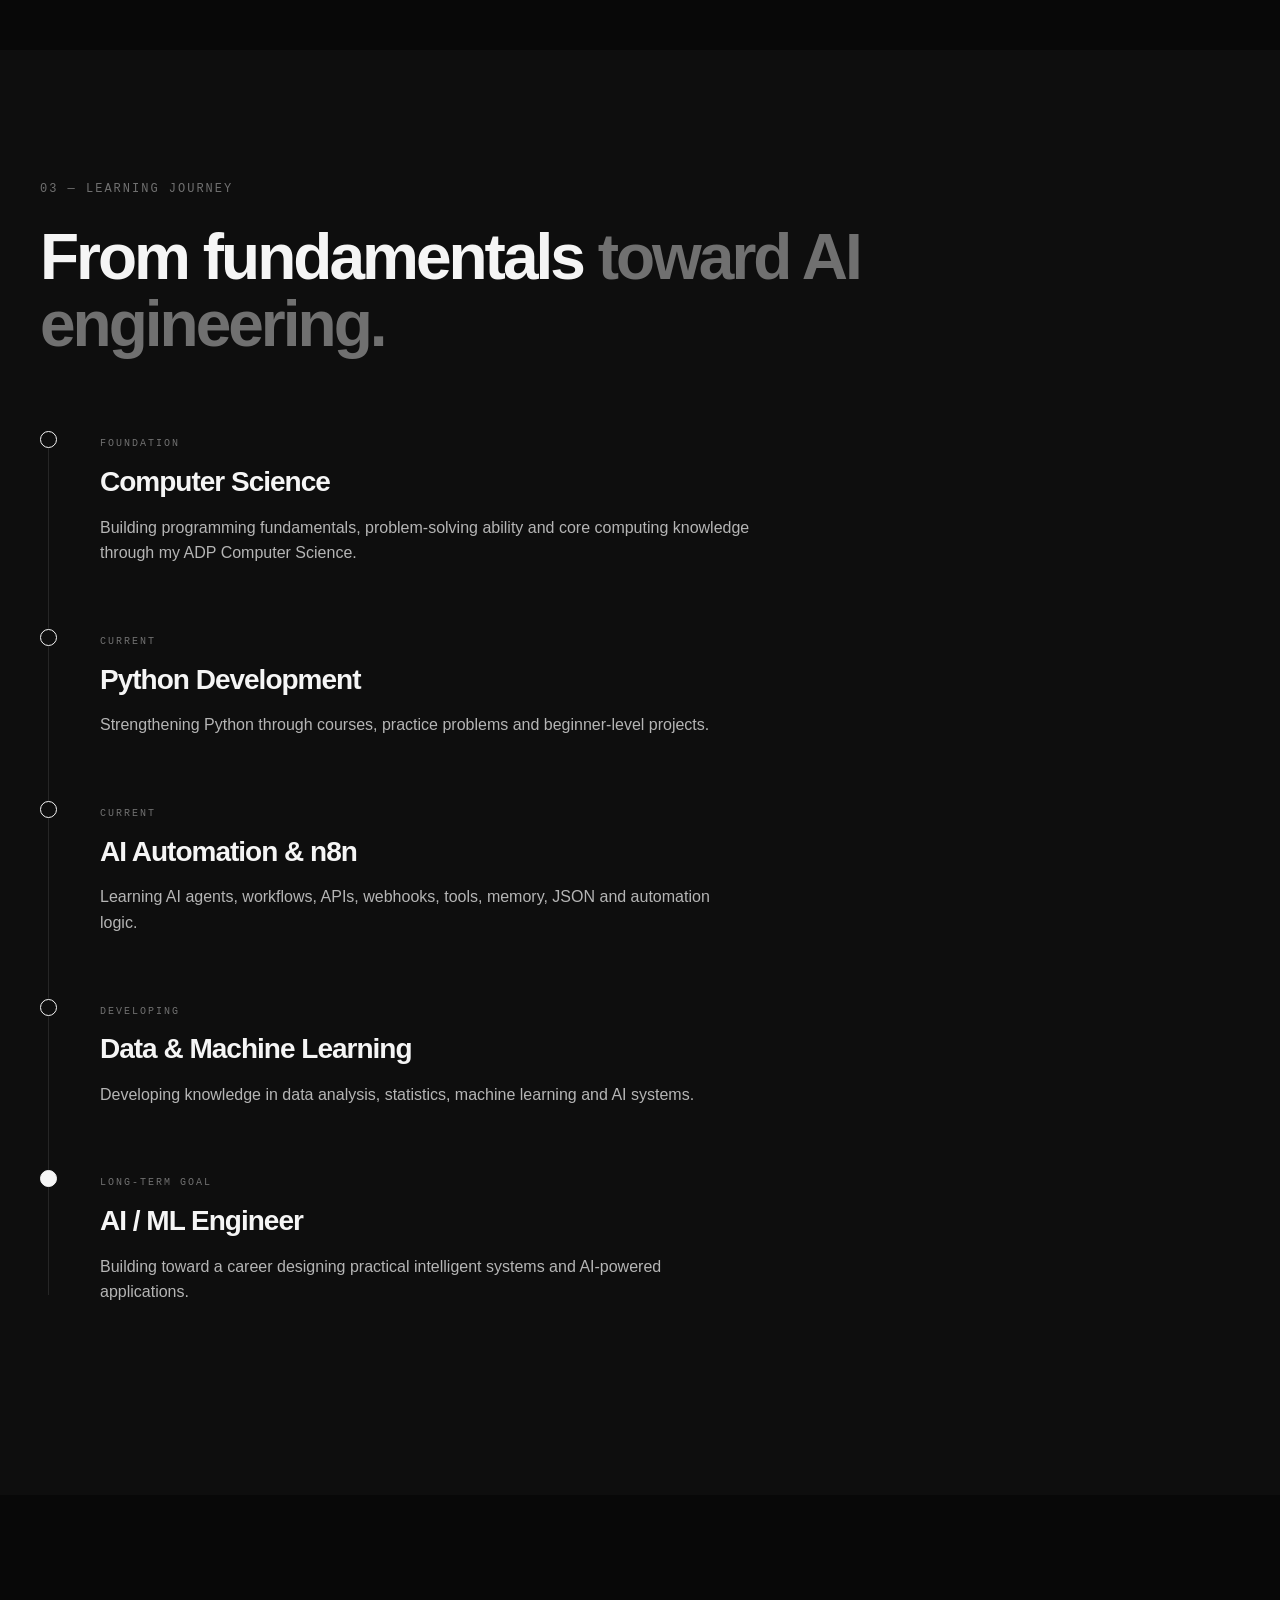
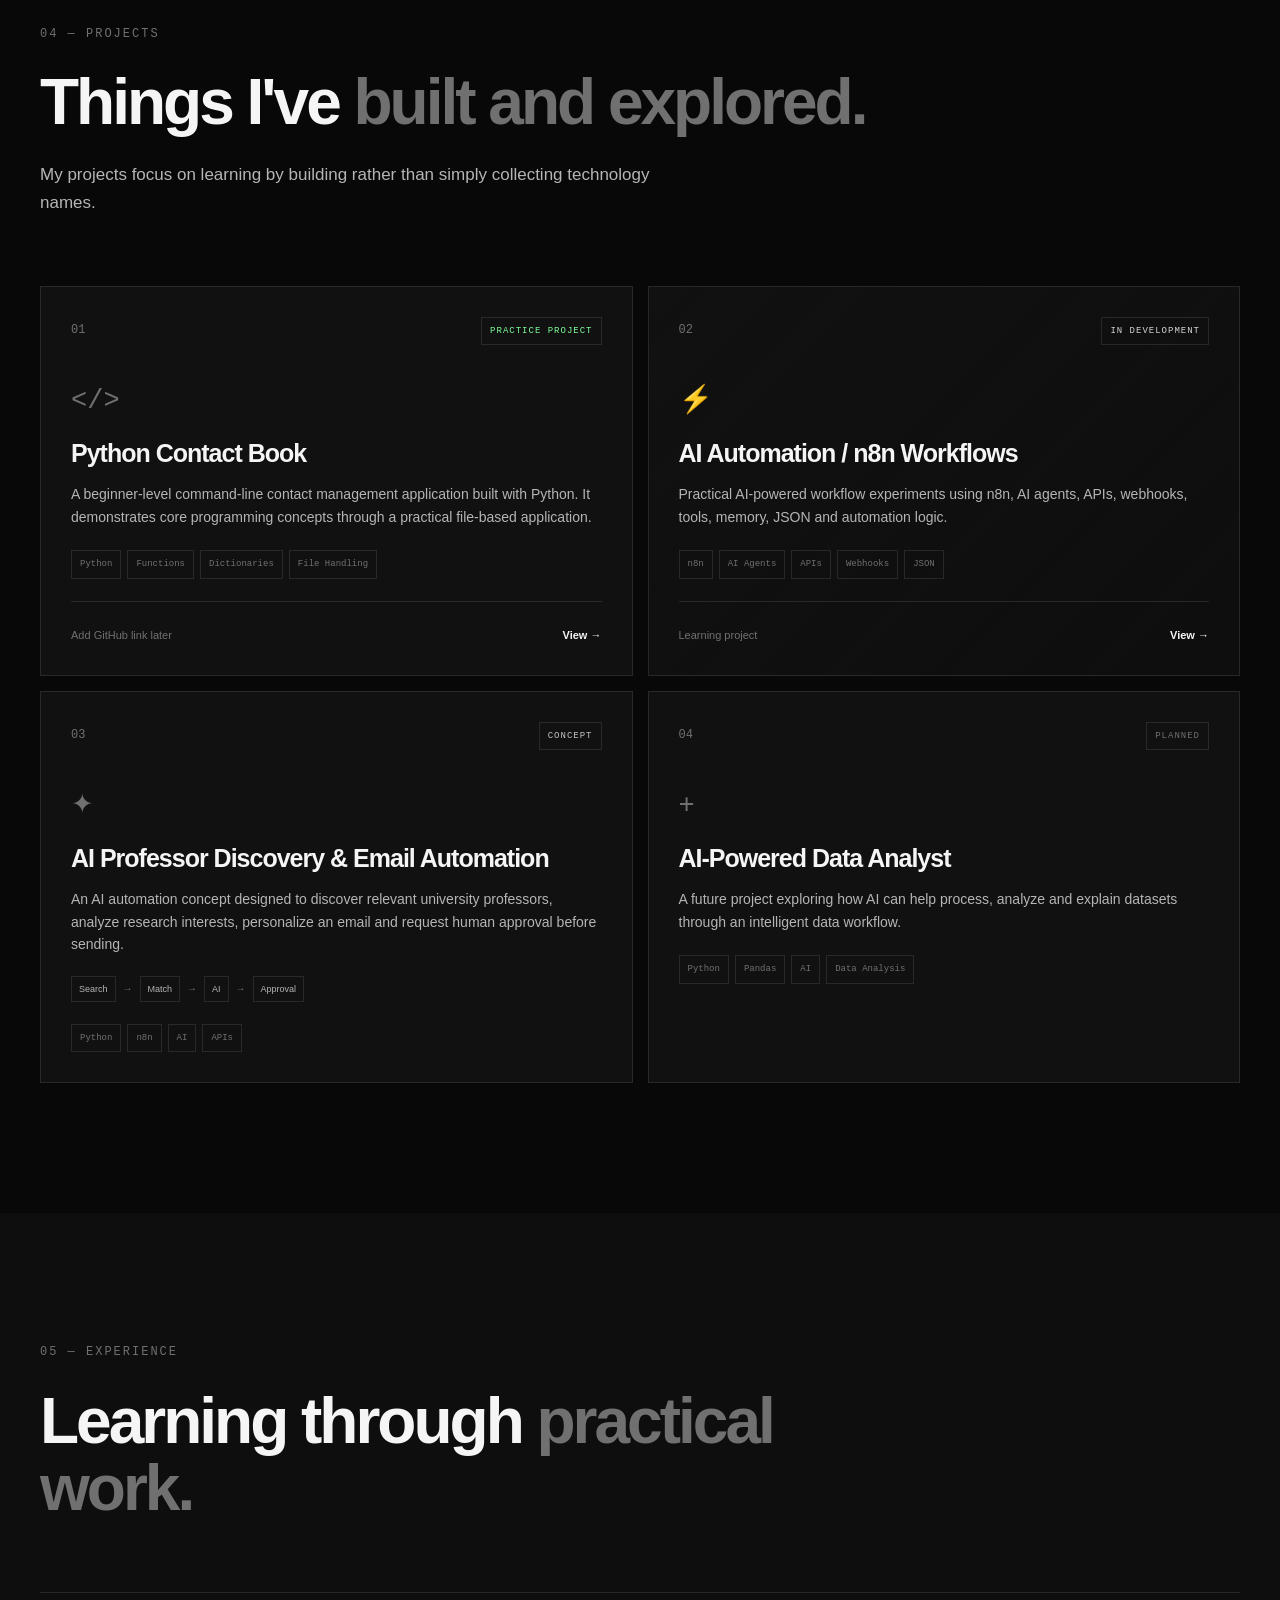
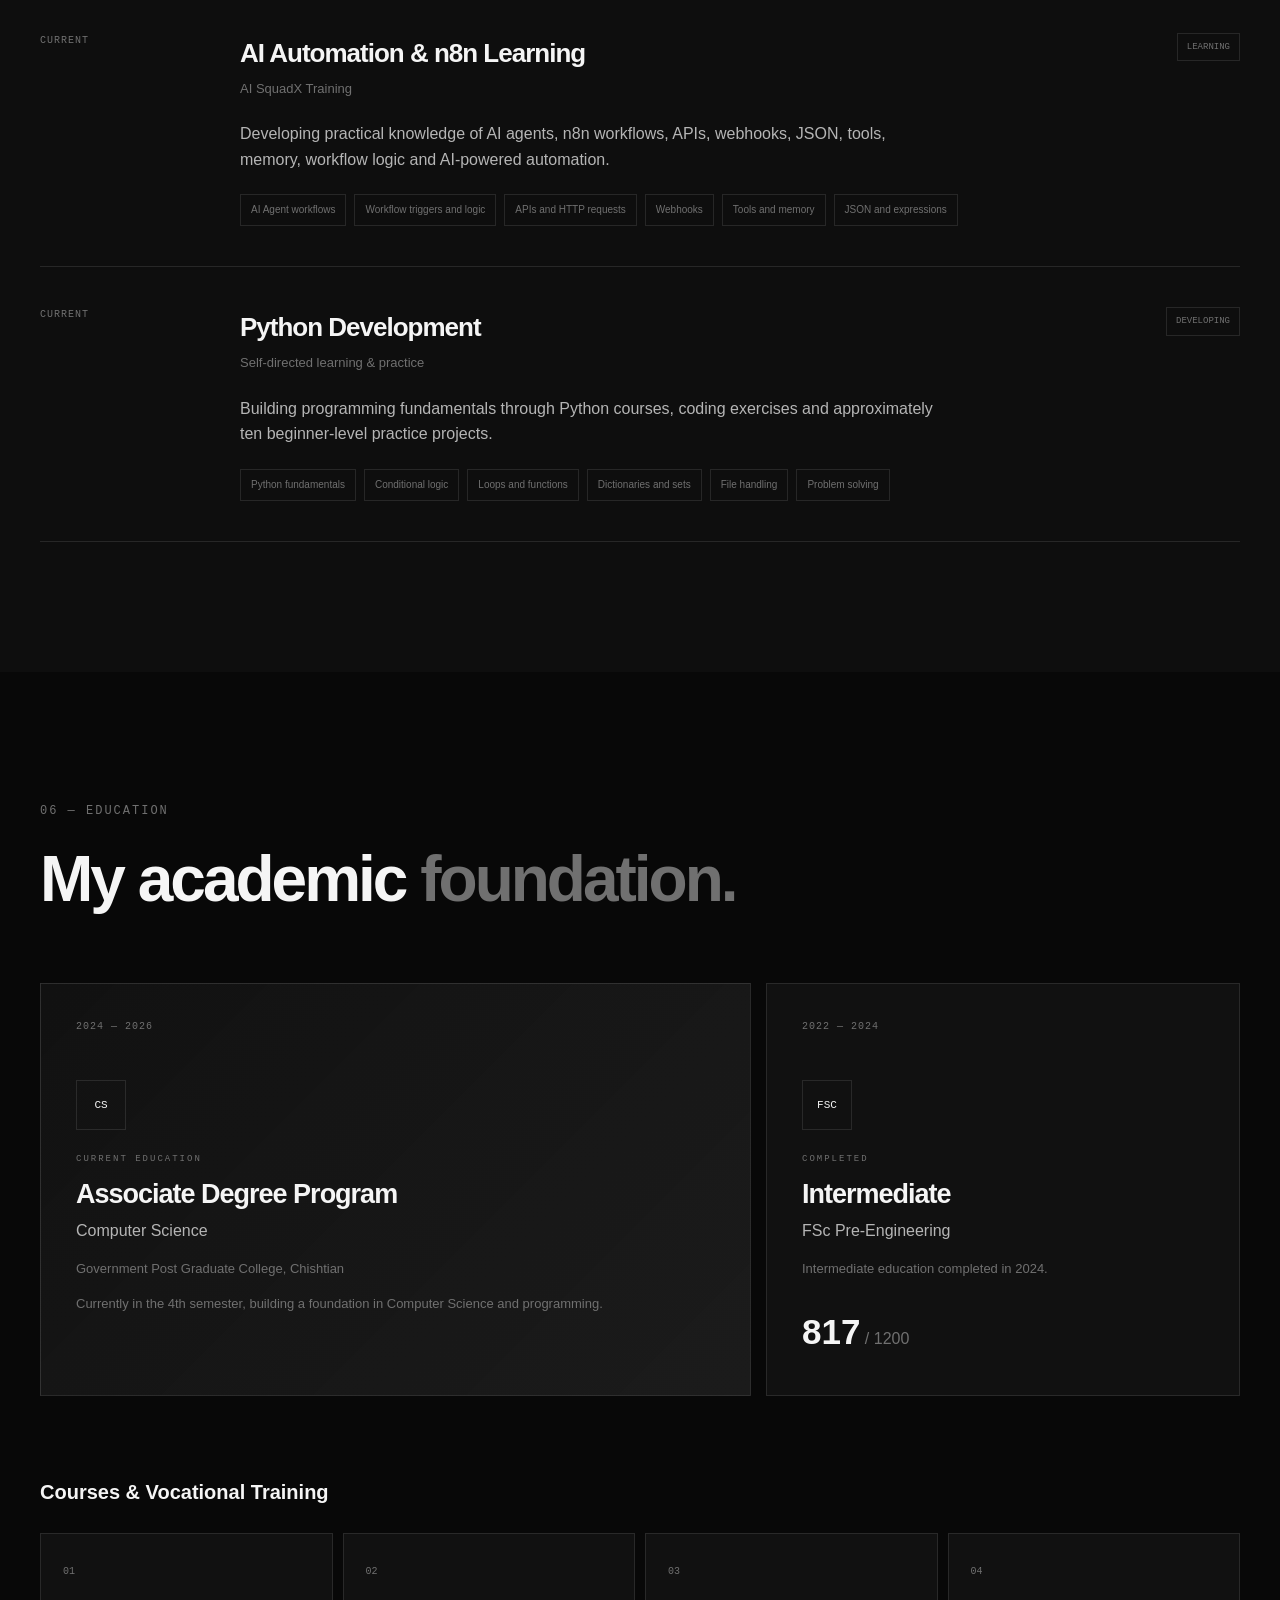
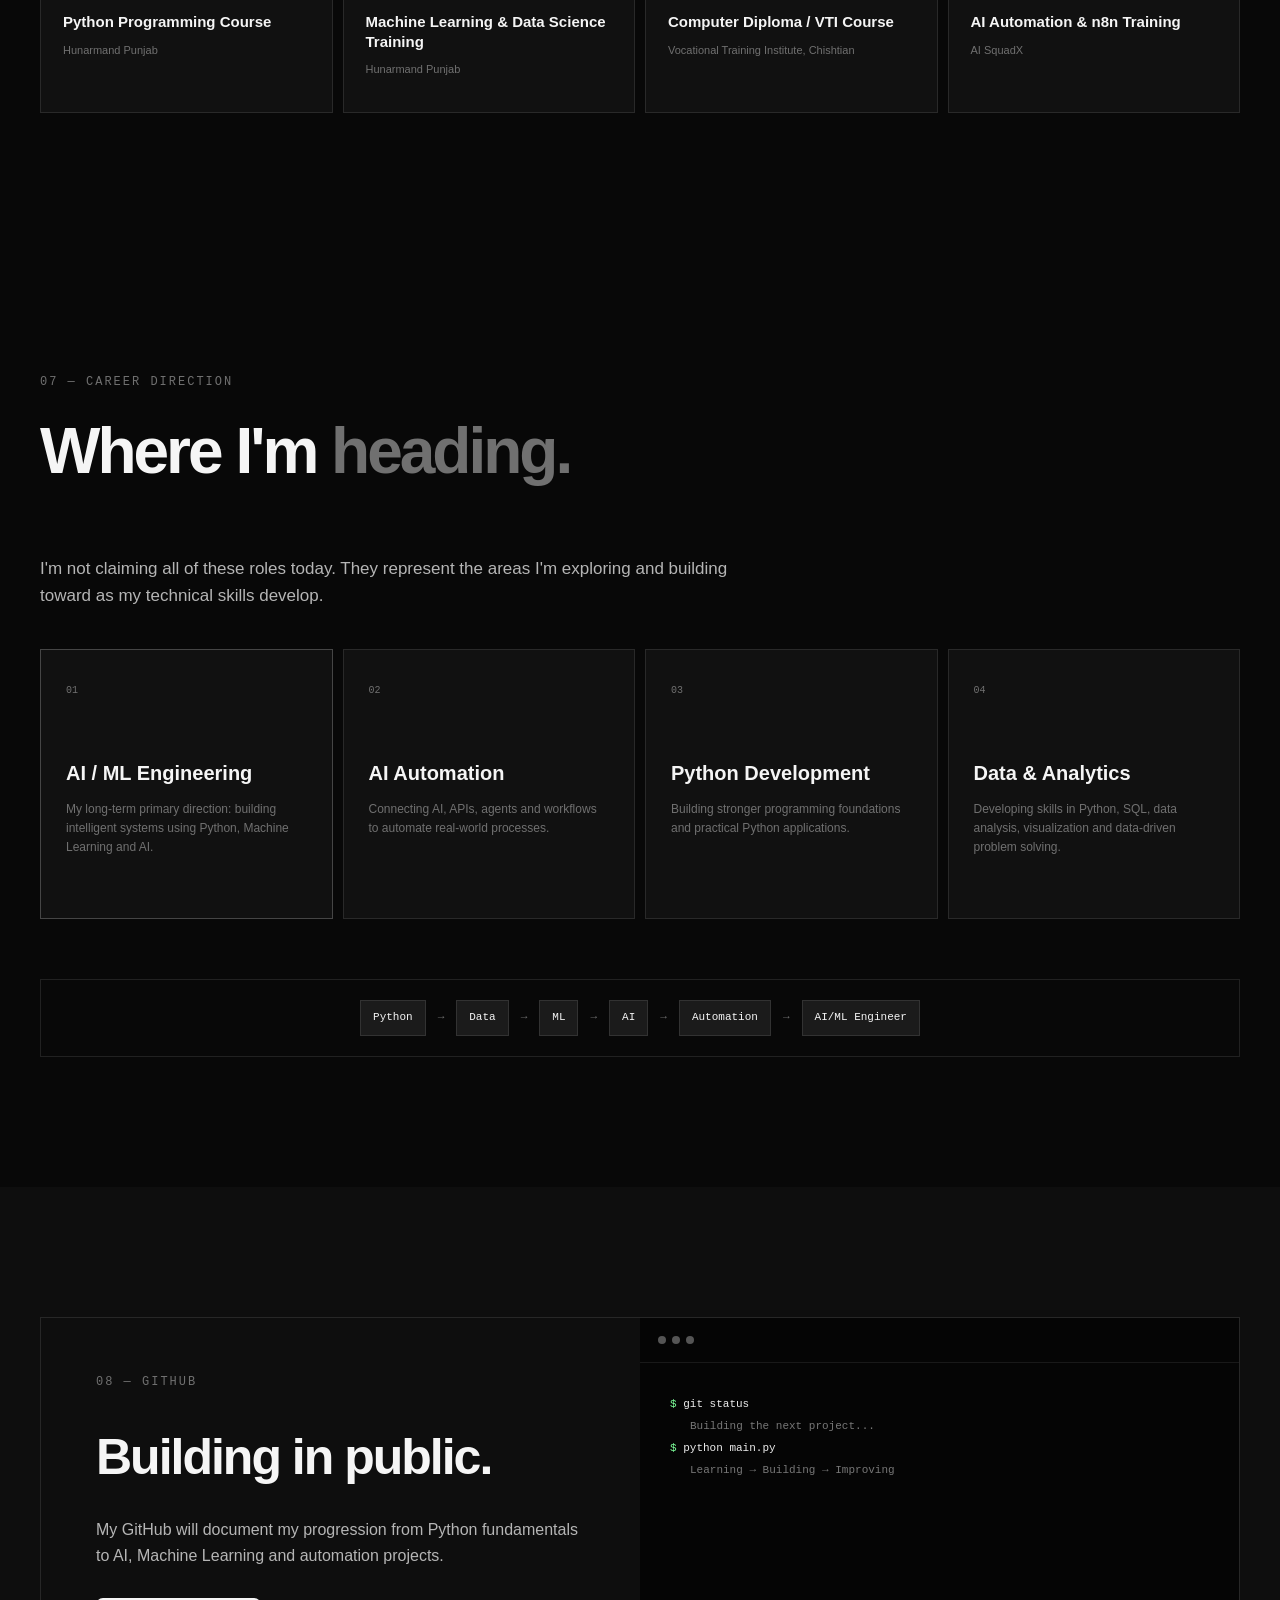
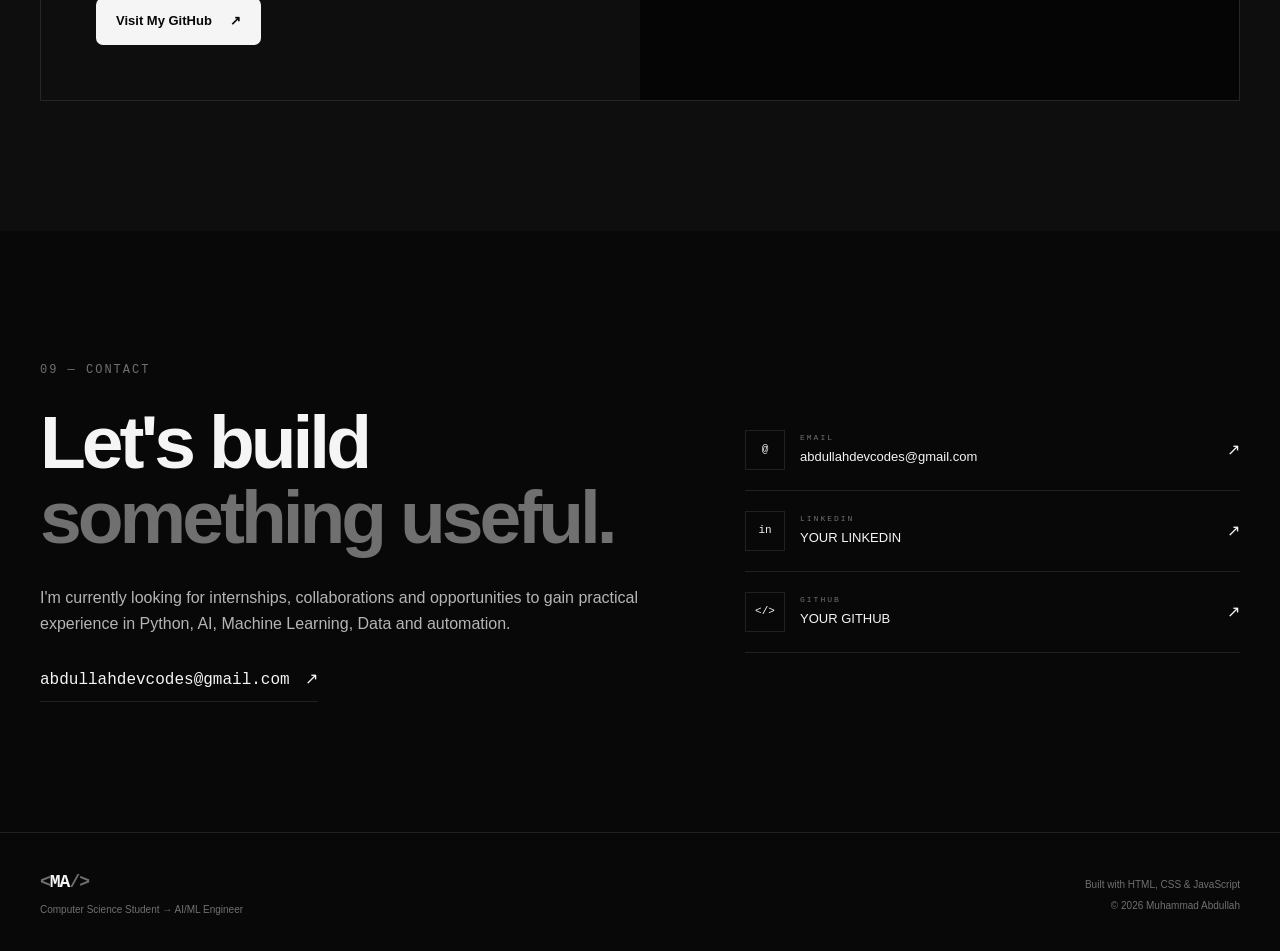
==== commit b2d1157f: "edit code about urls" ====
--- a/index.html
+++ b/index.html
@@ -1309,7 +1309,7 @@
                         </p>
 
                         <a
-                            href="YOUR_GITHUB_URL"
+                            href="https://github.com/byte-size-hero"
                             target="_blank"
                             rel="noopener noreferrer"
                             class="button button-primary">
@@ -1429,7 +1429,7 @@
 
 
                         <a
-                            href="YOUR_LINKEDIN_URL"
+                            href="https://www.linkedin.com/in/muhammad-abdullah-02a4b4375/"
                             target="_blank"
                             rel="noopener noreferrer"
                             class="contact-link">
@@ -1456,7 +1456,7 @@
 
 
                         <a
-                            href="YOUR_GITHUB_URL"
+                            href="https://github.com/byte-size-hero"
                             target="_blank"
                             rel="noopener noreferrer"
                             class="contact-link">
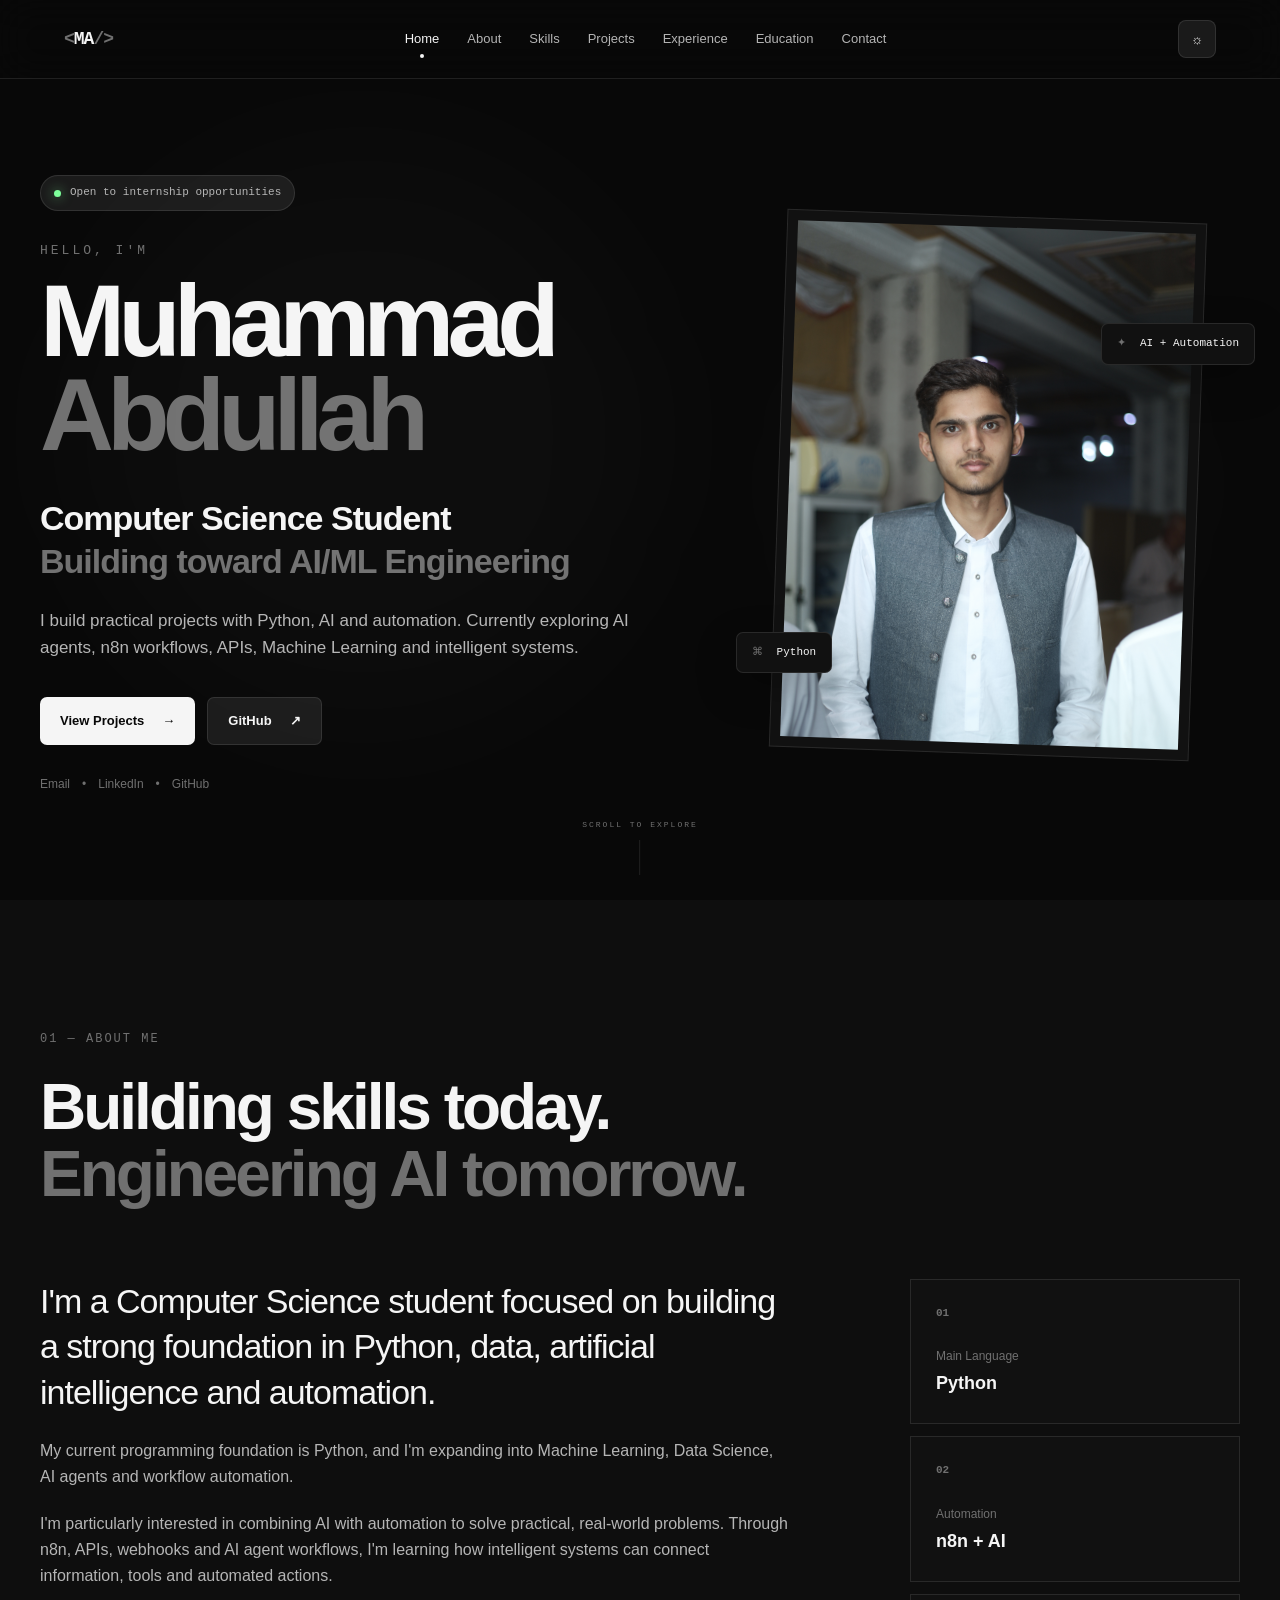
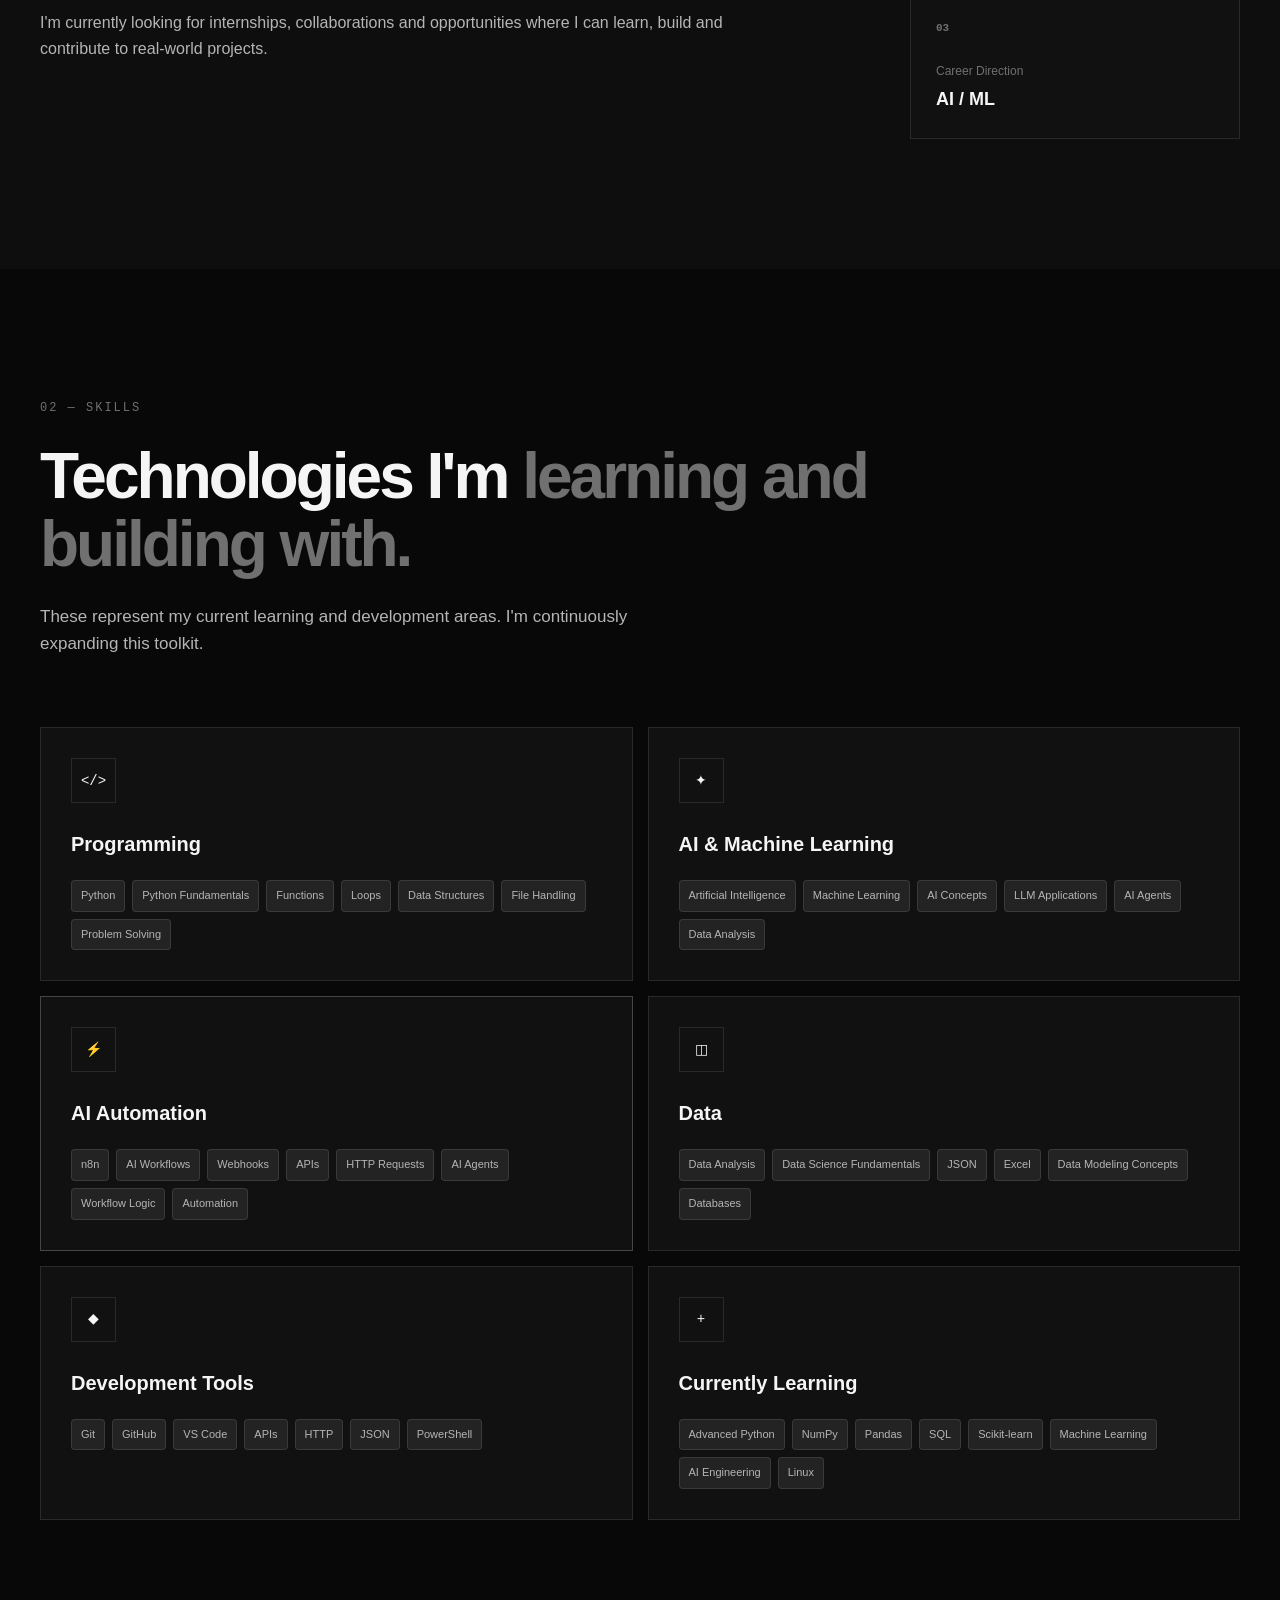
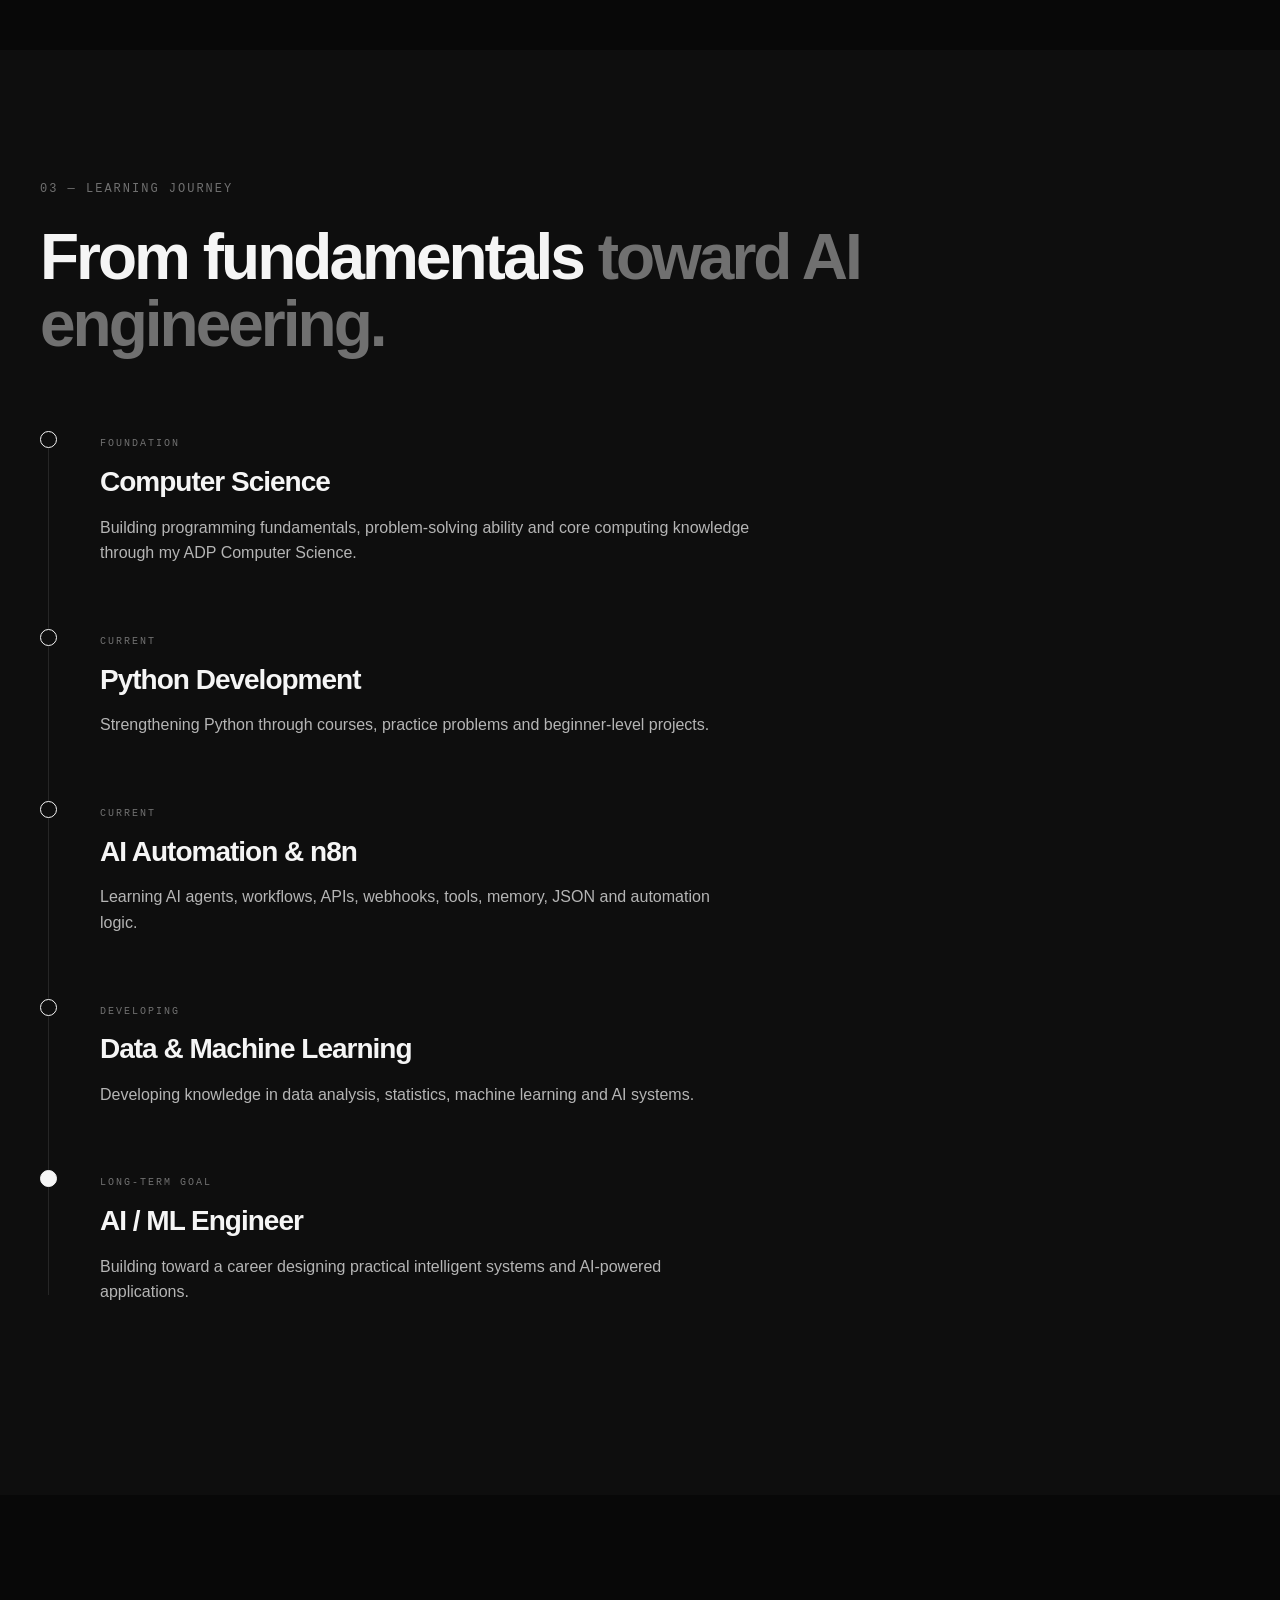
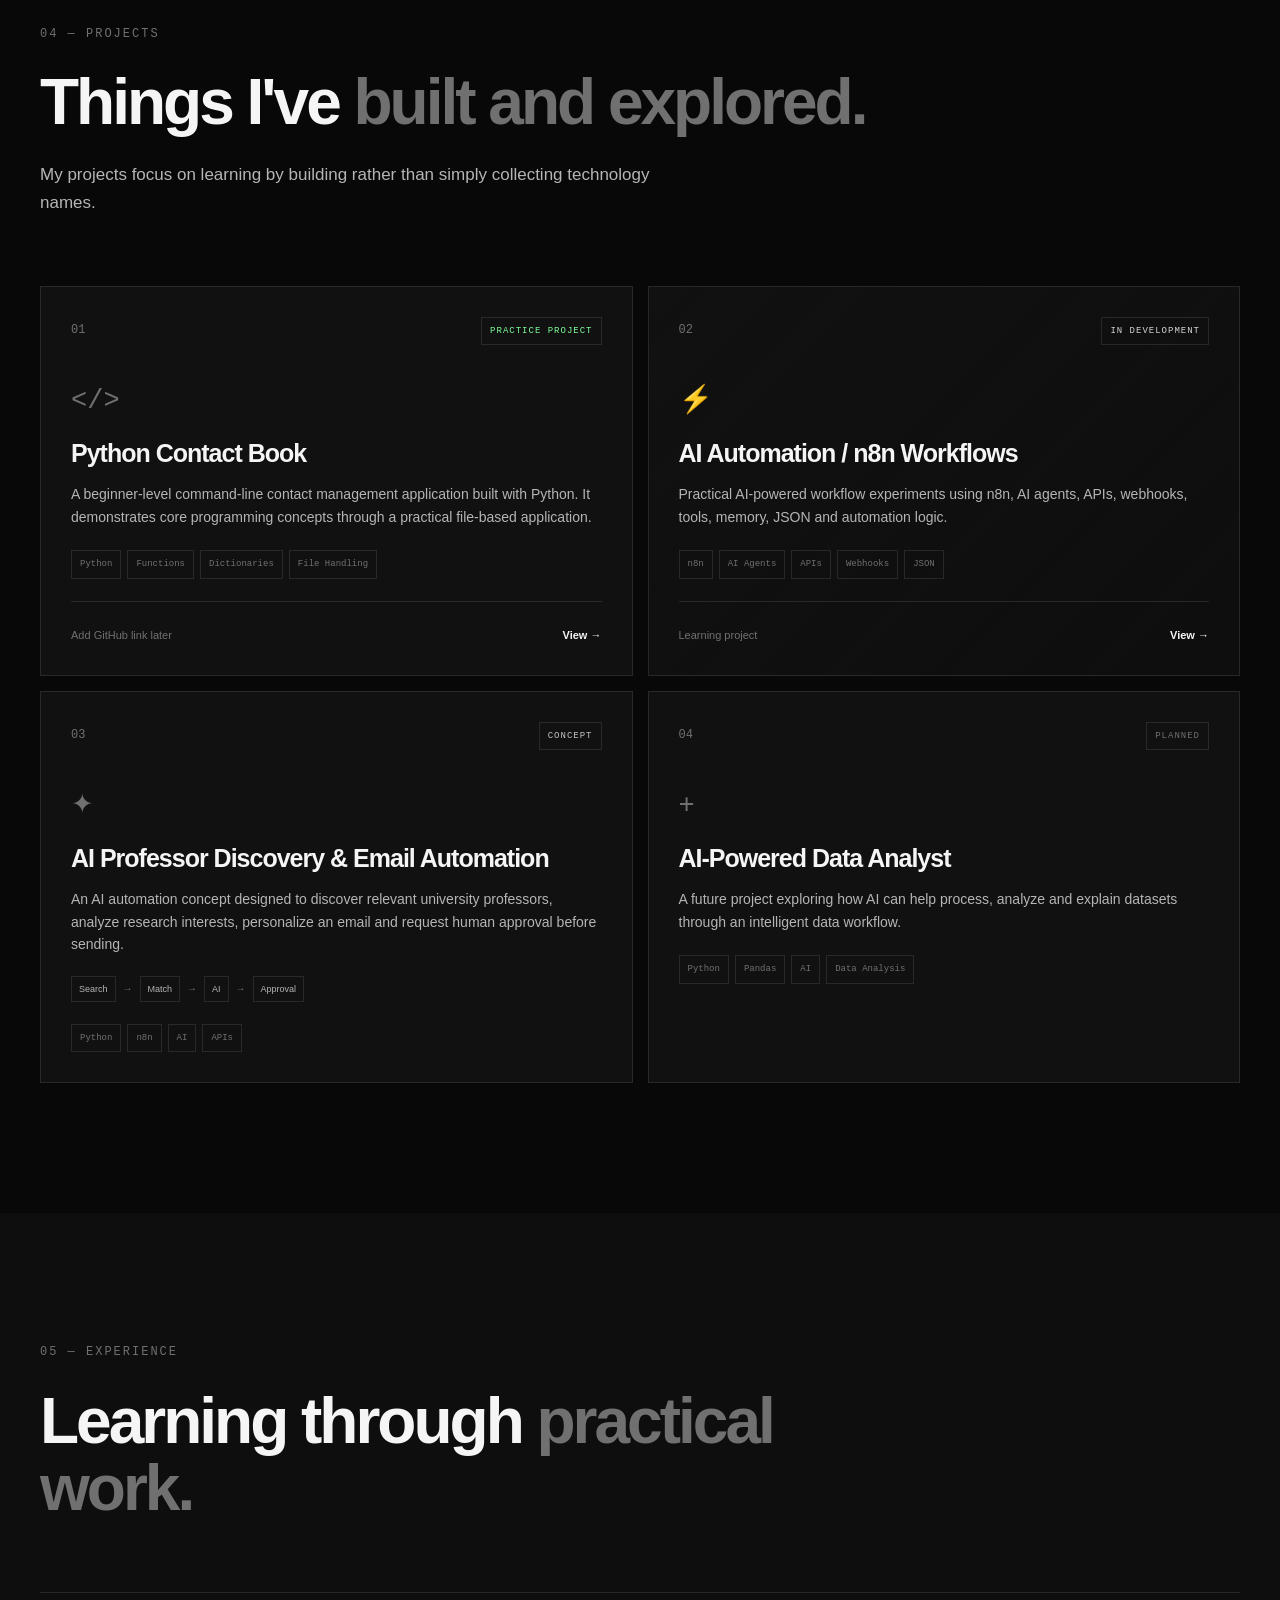
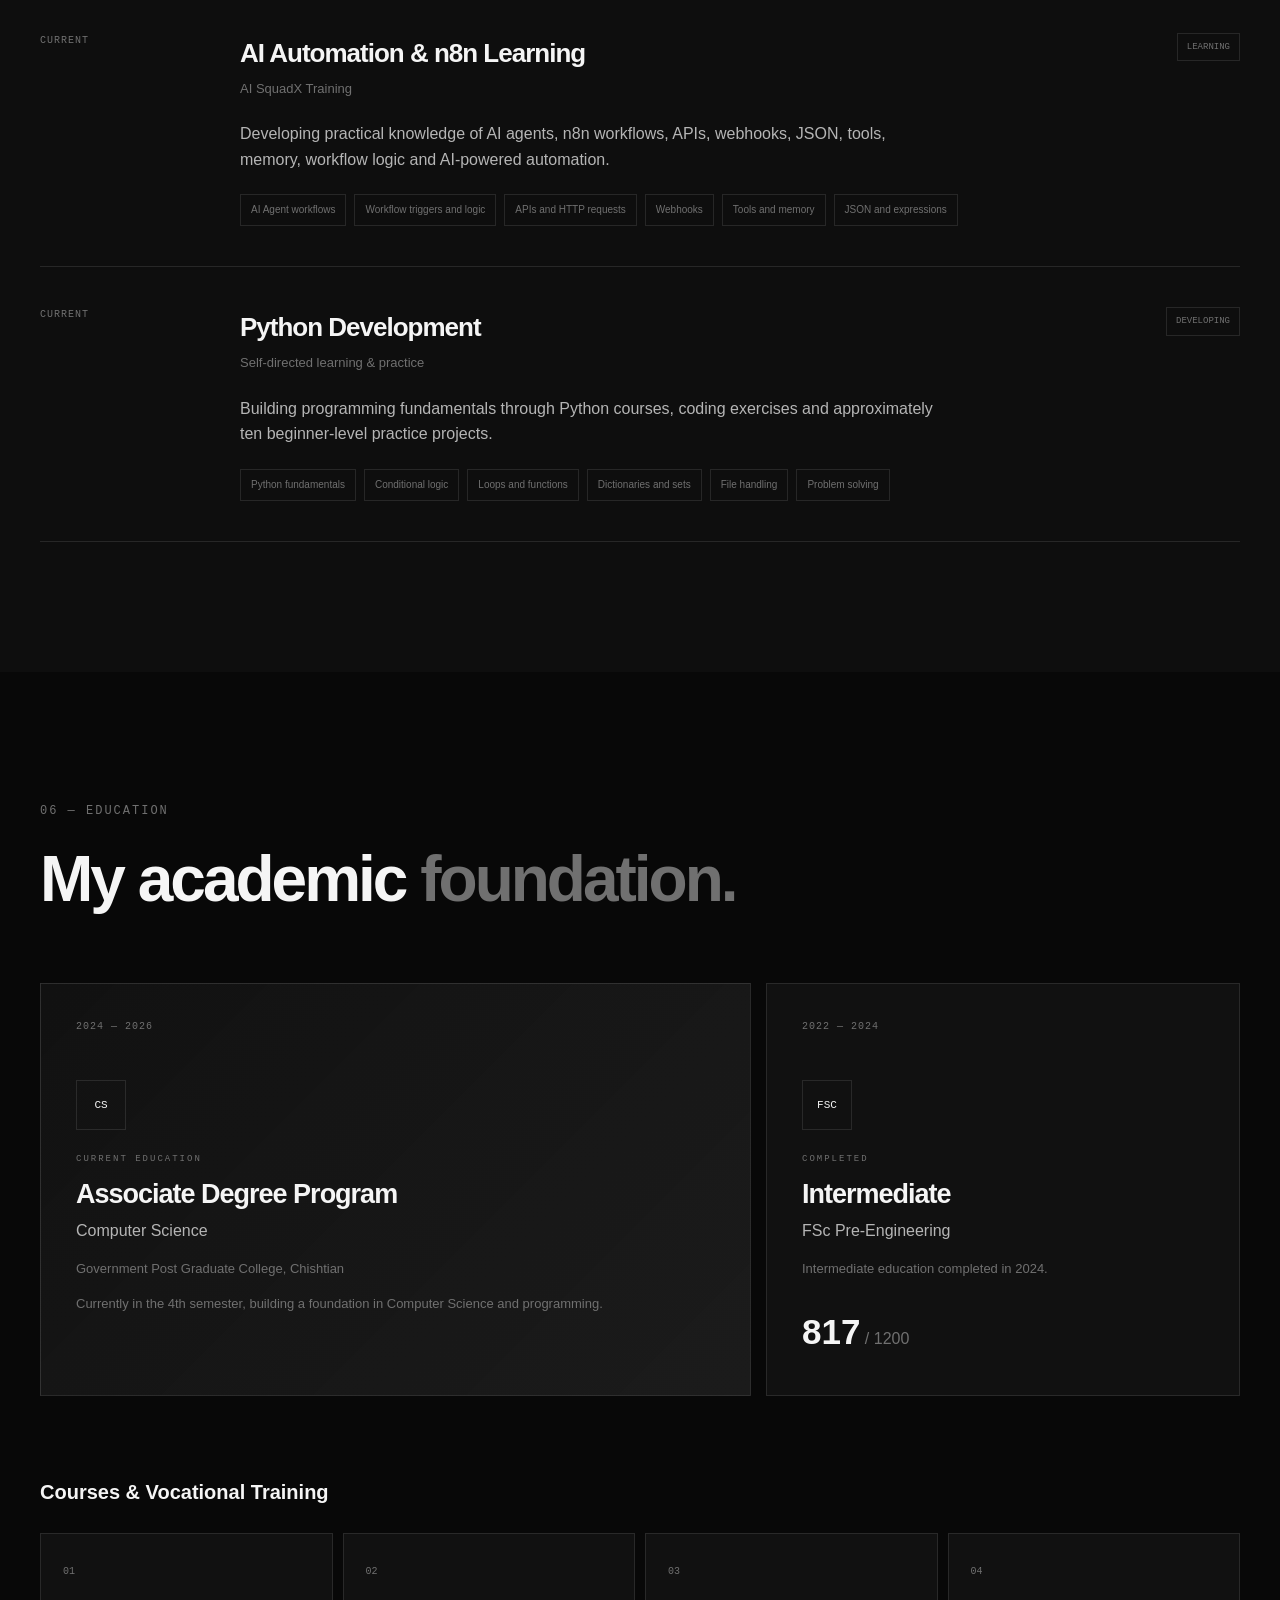
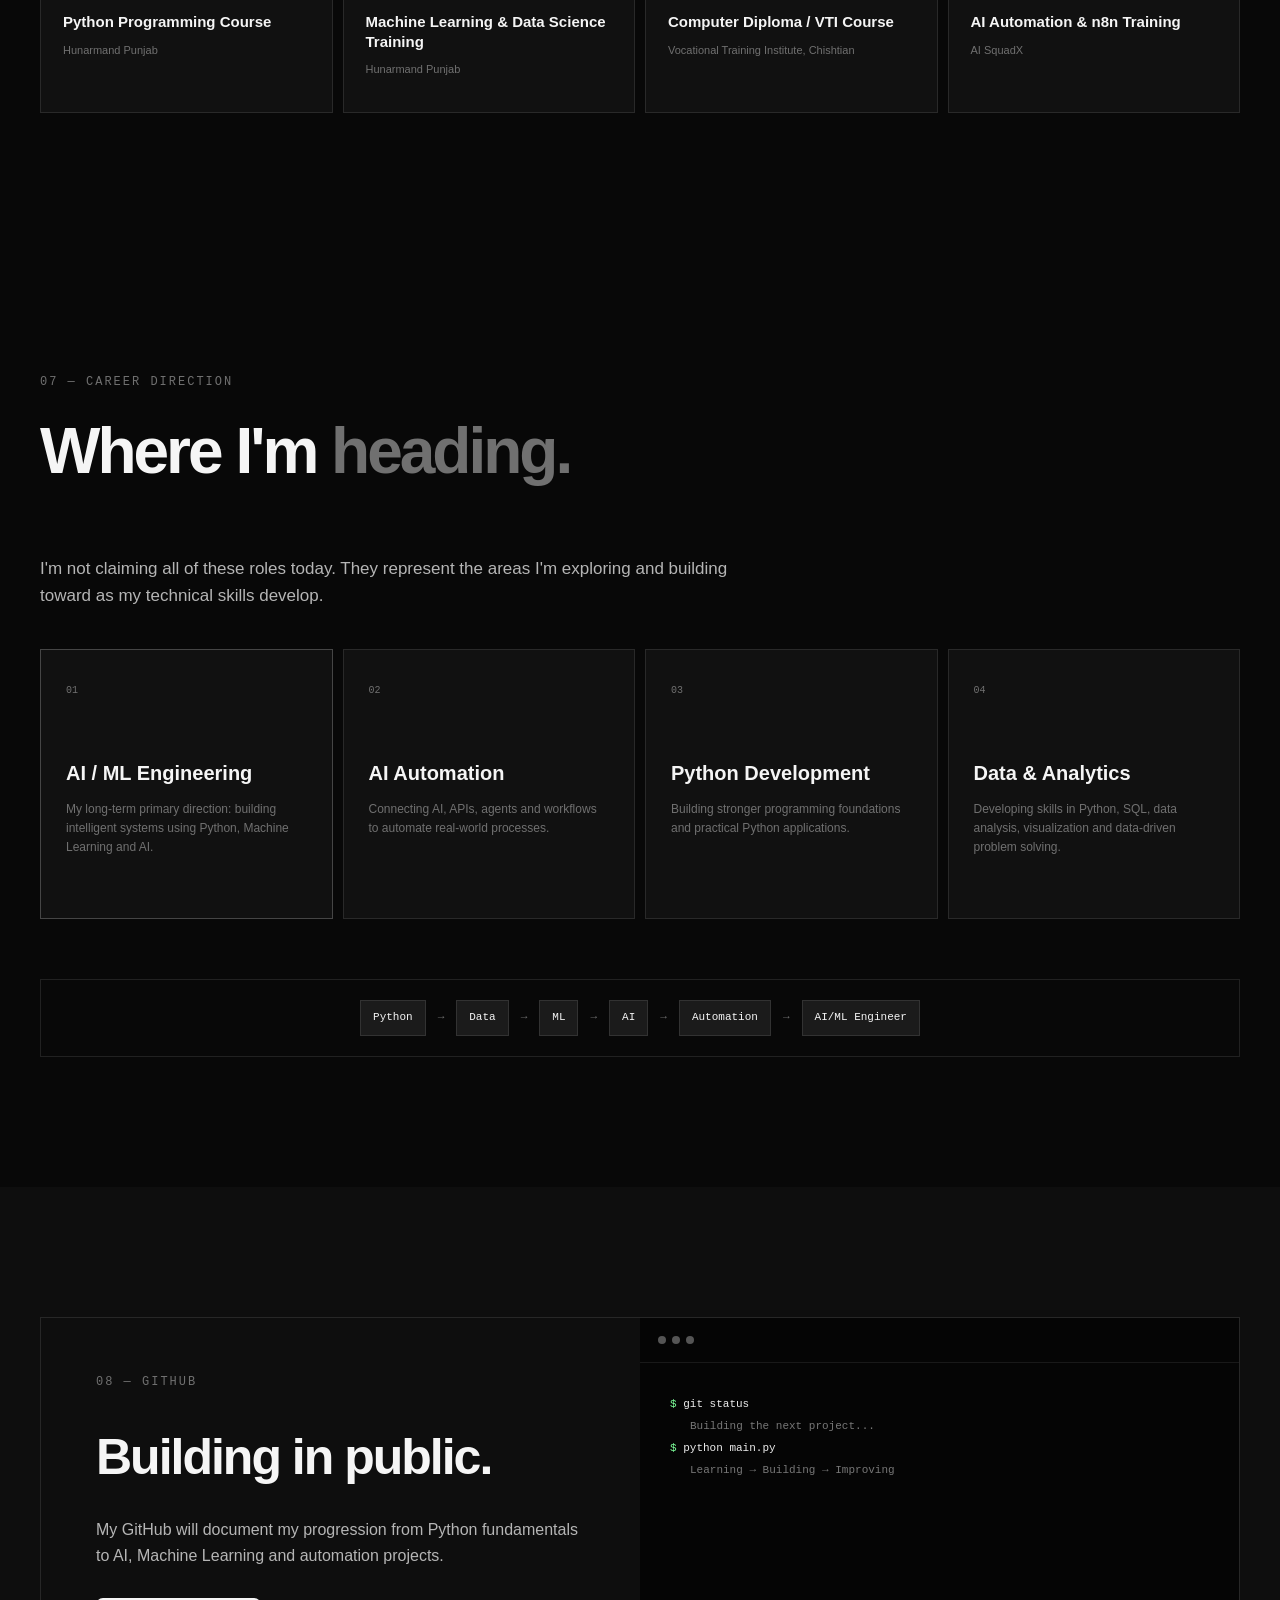
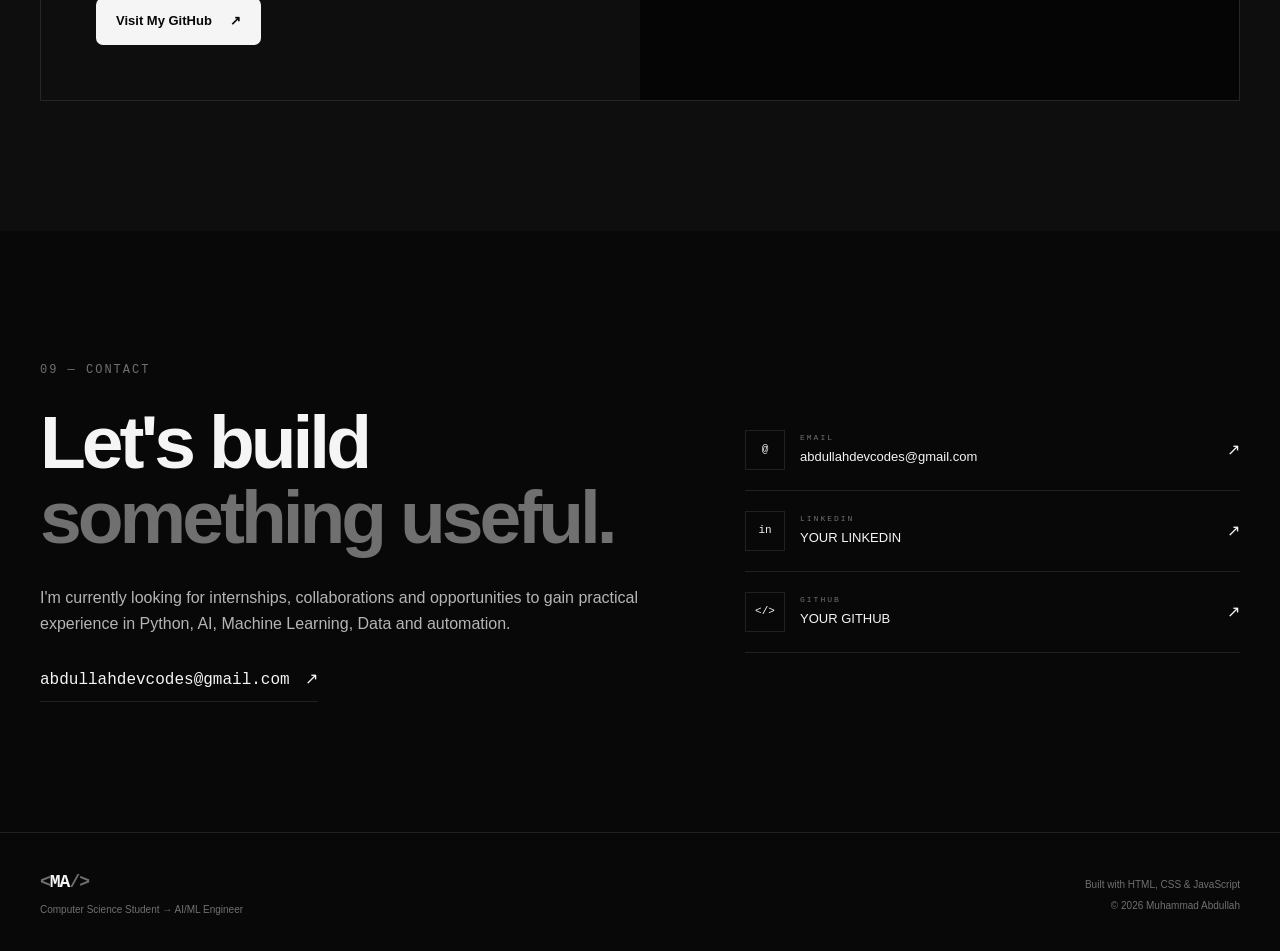
==== commit 0f46da9a: "Update index.html" ====
--- a/index.html
+++ b/index.html
@@ -150,7 +150,7 @@
                         <span>•</span>
 
                         <a
-                            href="YOUR_GITHUB_URL"
+                            href="https://github.com/byte-size-hero"
                             target="_blank"
                             rel="noopener noreferrer">
                             GitHub
